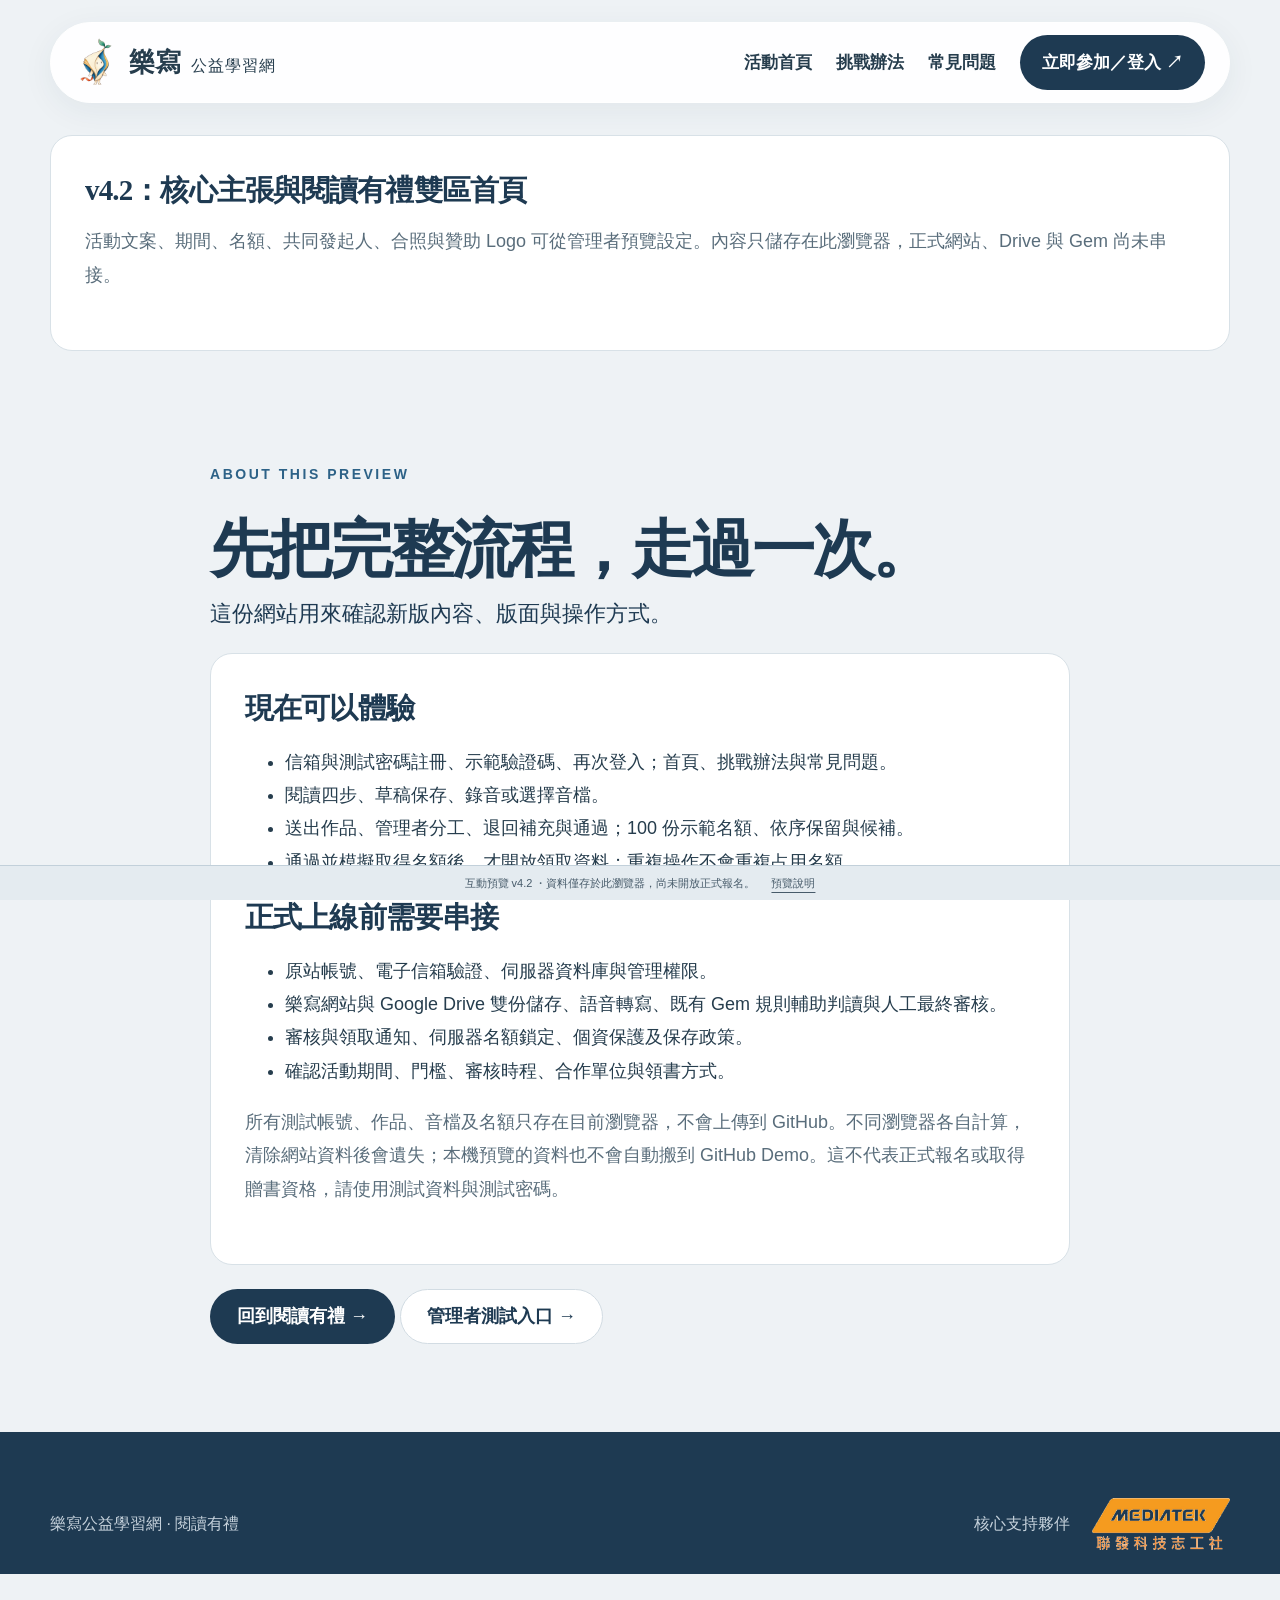
==== about-preview.html @ 67293c93 "Add reading outcomes, founder story, and complete editable challenge rules" ====
<!doctype html><html lang="zh-Hant"><head><meta charset="utf-8"><meta name="viewport" content="width=device-width,initial-scale=1"><meta name="description" content="樂寫公益學習網，陪你讀一本書、留下筆記、整理想法，再用自己的話說出來。"><meta name="theme-color" content="#1E3A52"><title>關於這份預覽｜樂寫公益學習網</title><link rel="icon" href="img/leya-front.png"><link rel="stylesheet" href="styles.css"><link rel="stylesheet" href="refinement.css?v=20260924-story-rules"></head><body class=""><a class="skip" href="#main">跳到主要內容</a><header class="site-header shell"><a class="brand" href="index.html"><img src="img/leya-front.png" alt=""><span>樂寫<span class="brand-small">公益學習網</span></span></a><button class="menu-toggle" aria-controls="main-nav" aria-expanded="false" aria-label="開啟選單"><span></span><span></span></button><nav id="main-nav" aria-label="主要導覽"><a href="index.html">活動首頁</a><a href="index.html#how">挑戰辦法</a><a href="index.html#faq">常見問題</a><a class="nav-cta" href="my-challenge.html">立即參加／登入 ↗</a></nav></header><main id="main"><section class="shell panel" style="margin-top:32px"><h2>v4.2：核心主張與閱讀有禮雙區首頁</h2><p>活動文案、期間、名額、共同發起人、合照與贊助 Logo 可從管理者預覽設定。內容只儲存在此瀏覽器，正式網站、Drive 與 Gem 尚未串接。</p></section><section class="section shell narrow"><p class="eyebrow">ABOUT THIS PREVIEW</p><h1>先把完整流程，走過一次。</h1><p class="lead">這份網站用來確認新版內容、版面與操作方式。</p><div class="panel"><h2>現在可以體驗</h2><ul><li>信箱與測試密碼註冊、示範驗證碼、再次登入；首頁、挑戰辦法與常見問題。</li><li>閱讀四步、草稿保存、錄音或選擇音檔。</li><li>送出作品、管理者分工、退回補充與通過；100 份示範名額、依序保留與候補。</li><li>通過並模擬取得名額後，才開放領取資料；重複操作不會重複占用名額。</li></ul><h2>正式上線前需要串接</h2><ul><li>原站帳號、電子信箱驗證、伺服器資料庫與管理權限。</li><li>樂寫網站與 Google Drive 雙份儲存、語音轉寫、既有 Gem 規則輔助判讀與人工最終審核。</li><li>審核與領取通知、伺服器名額鎖定、個資保護及保存政策。</li><li>確認活動期間、門檻、審核時程、合作單位與領書方式。</li></ul><p>所有測試帳號、作品、音檔及名額只存在目前瀏覽器，不會上傳到 GitHub。不同瀏覽器各自計算，清除網站資料後會遺失；本機預覽的資料也不會自動搬到 GitHub Demo。這不代表正式報名或取得贈書資格，請使用測試資料與測試密碼。</p></div><a class="btn primary" href="reading-gift.html">回到閱讀有禮 →</a> <a class="btn secondary" href="admin.html">管理者測試入口 →</a></section></main><footer class="site-footer"><div class="shell footer-bottom"><span>樂寫公益學習網 · 閱讀有禮</span><span class="sponsor">核心支持夥伴 <img src="img/sponsor-mediatek.png" alt="聯發科技志工社"></span></div></footer><div class="preview-bar">互動預覽 v4.2 <span>・資料僅存於此瀏覽器，尚未開放正式報名。</span><a href="about-preview.html">預覽說明</a></div><div id="toast" class="toast" role="status" aria-live="polite"></div><script src="domain.js" defer></script><script src="campaign-settings.js?v=20260924-story-rules" defer></script><script src="community-settings.js?v=20260924-story-rules" defer></script><script src="app.js?v=20260924-story-rules" defer></script></body></html>
---- styles.css ----
:root{--paper:#eef2f5;--ink:#1e3a52;--blue:#2d6287;--gold:#e6b84f;--text:#263d4d;--muted:#596d7b;--line:#d2dce3;--white:#fff;--pale:#f7f9fa;--radius:22px;--serif:"Songti TC","Noto Serif TC","PMingLiU",serif;--sans:"PingFang TC","Noto Sans TC","Microsoft JhengHei",sans-serif}
*{box-sizing:border-box}html{scroll-behavior:smooth;scroll-padding-top:125px}body{margin:0;background:var(--paper);color:var(--text);font:16px/1.8 var(--sans);padding-bottom:36px}a{color:inherit;text-underline-offset:5px}button,input,textarea,select{font:inherit}button,a,input,textarea,select,summary{-webkit-tap-highlight-color:transparent}button{cursor:pointer}button:disabled{cursor:not-allowed;opacity:.55}img{display:block;max-width:100%}h1,h2,h3,p{margin:0}h1,h2,h3{color:var(--ink)}h1,h2{font-family:var(--serif);font-weight:800;line-height:1.38}h1{font-size:clamp(36px,4.9vw,64px);letter-spacing:-.045em}h2{font-size:clamp(28px,3vw,40px);letter-spacing:-.03em}h3{font-size:20px;line-height:1.6}p+p{margin-top:14px}p{color:var(--muted)}.shell{width:min(1180px,calc(100% - 64px));margin-inline:auto}.narrow{max-width:860px}.skip{position:fixed;left:16px;top:-100px;background:var(--ink);color:white;padding:10px;z-index:100}.skip:focus{top:12px}:focus-visible{outline:3px solid #b27c10;outline-offset:4px} [hidden]{display:none!important}.site-header{position:relative;z-index:20;margin-top:22px;padding:12px 26px;display:flex;align-items:center;justify-content:space-between;gap:20px;background:rgba(255,255,255,.96);border:1px solid #fff;border-radius:80px;box-shadow:0 8px 32px #243a5110}.brand{display:flex;align-items:center;gap:12px;text-decoration:none;font-family:var(--serif);font-size:26px;font-weight:800;line-height:1.3;white-space:nowrap}.brand img{width:42px;height:54px;object-fit:contain}.brand-small{font-family:var(--sans);font-size:14px;font-weight:500;display:inline-block;margin-left:10px;letter-spacing:.06em}#main-nav{display:flex;align-items:center;gap:30px}#main-nav a{text-decoration:none;font-size:14px;font-weight:600;white-space:nowrap}#main-nav a:hover,#main-nav a[aria-current]{color:var(--blue)}#main-nav a[aria-current]:not(.nav-cta)::after{content:"";display:block;width:18px;height:3px;background:var(--gold);margin:3px auto -6px;border-radius:3px}#main-nav .nav-cta{padding:12px 22px;border-radius:40px;background:var(--ink);color:white;display:flex;gap:26px;align-items:center}.menu-toggle{display:none;border:0;background:var(--paper);border-radius:50%;width:44px;height:44px;padding:13px}.menu-toggle span{display:block;height:2px;width:18px;background:var(--ink);margin:5px 0}.eyebrow{font-family:var(--sans);font-size:11px;font-weight:700;letter-spacing:.18em;line-height:1.6;color:var(--blue);margin-bottom:22px;display:flex;align-items:center;gap:10px}.eyebrow>span:empty{width:6px;height:6px;border-radius:50%;background:var(--gold)}.home-hero{display:grid;grid-template-columns:1.15fr 1fr;gap:36px;align-items:center;min-height:645px;padding-block:68px 74px}.home-hero h1{margin-bottom:24px}.brush{position:relative;white-space:nowrap}.brush::after{content:"";position:absolute;left:0;right:0;bottom:2px;height:12px;background:var(--gold);opacity:.45;z-index:-1;transform:rotate(-1deg)}.lead{font-size:22px;color:var(--ink);margin-bottom:18px;font-weight:500}.intro{font-size:15px;line-height:2}.actions{display:flex;flex-wrap:wrap;align-items:center;gap:22px;margin-top:30px}.btn{display:inline-flex;align-items:center;justify-content:center;gap:30px;min-height:52px;padding:13px 26px;border:1px solid transparent;border-radius:40px;font-size:15px;line-height:1.5;text-decoration:none;font-weight:650;transition:background .18s,transform .18s}.btn:hover:not(:disabled){transform:translateY(-2px)}.primary{background:var(--ink);color:#fff}.primary:hover{background:var(--blue)}.secondary{background:white;border-color:var(--line);color:var(--ink)}.text-link{font-size:14px;font-weight:600;text-decoration:none;border-bottom:1px solid #9aadb9;padding-bottom:3px;display:inline-block}.hero-art{position:relative;isolation:isolate;min-height:455px;display:flex;align-items:center;justify-content:center}.hero-art>img{width:342px;max-height:450px;object-fit:contain;transform:rotate(-6deg);z-index:2;filter:drop-shadow(10px 18px 4px #1e3a520d)}.orbit{position:absolute;border-radius:50%;z-index:-1}.orbit-one{background:#e3ebf0;width:410px;height:410px;bottom:16px;right:10px}.orbit-two{width:385px;height:385px;border:1px solid #b9cbd6;right:32px;top:28px;transform:rotate(-15deg)}.art-label{position:absolute;right:0;top:24px;font-size:13px;letter-spacing:.08em;writing-mode:vertical-rl}.art-stamp{position:absolute;left:28px;bottom:0;font-size:10px;letter-spacing:.2em;color:var(--blue);transform:rotate(-7deg)}.spark{color:var(--gold);font-size:42px;position:absolute}.s1{left:20px;top:50px}.s2{right:30px;bottom:44px;font-size:24px}.belief-strip{background:var(--ink);color:white;padding:22px 0;font-size:14px;letter-spacing:.04em}.belief-strip .shell{display:flex;justify-content:space-between;gap:24px}.belief-strip i{font-style:normal;color:var(--gold);margin:0 15px}.section{padding-block:88px}.section-heading{display:flex;align-items:flex-end;justify-content:space-between;gap:40px;margin-bottom:40px}.section-heading p:not(.eyebrow){font-size:15px}.section-heading .eyebrow{margin-bottom:14px}.value-grid{display:grid;grid-template-columns:repeat(3,1fr);gap:32px}.value-grid article{padding:28px 0 10px;border-top:1px solid #bdccd7}.value-grid article>span{font-family:var(--serif);font-size:18px;color:var(--blue)}.value-grid h3{margin:18px 0 10px;font-family:var(--serif);font-size:26px}.value-grid p{font-size:15px;max-width:300px}.feature-wrap{background:#fff;padding:40px 0}.feature{display:grid;grid-template-columns:1fr 1.1fr;align-items:center;gap:70px}.feature h2{margin-bottom:22px}.feature p:not(.eyebrow){max-width:530px;margin-bottom:26px}.feature-art{height:370px;position:relative;display:flex;justify-content:center;align-items:center;background:var(--paper);border-radius:50% 50% 40% 40%;margin:22px 40px}.feature-art img{height:320px;width:auto;object-fit:contain}.small-seal{position:absolute;right:-20px;bottom:22px;background:var(--gold);color:var(--ink);font-family:var(--serif);line-height:1.6;border-radius:50%;padding:20px;font-size:15px;transform:rotate(10deg)}.origin{display:grid;grid-template-columns:1fr 1.2fr;gap:65px}.origin .large-copy{color:var(--ink);font-size:24px;font-family:var(--serif);line-height:1.8}.origin .text-link{margin-top:24px}.site-footer{background:var(--ink);color:#fff;padding:44px 0 24px}.footer-top{display:flex;justify-content:space-between;gap:40px;padding-bottom:35px}.footer-brand{font-size:22px}.footer-top p{color:#c6d2dc;font-size:13px;margin-top:12px}.footer-links{display:grid;grid-template-columns:repeat(2,auto);gap:10px 28px;align-content:center;font-size:13px}.footer-links a{text-decoration:none;color:#d7e0e7}.footer-bottom{border-top:1px solid #ffffff25;padding-top:22px;display:flex;justify-content:space-between;align-items:center;font-size:11px;color:#c6d2dc;gap:20px}.sponsor{display:flex;align-items:center;gap:14px}.sponsor img{width:90px;max-height:38px;object-fit:contain;background:#fff;border-radius:4px;padding:4px}.preview-bar{position:fixed;bottom:0;left:0;right:0;z-index:40;background:#e4ebf0;border-top:1px solid #c2d0da;color:#475b6a;text-align:center;font-size:11px;padding:7px 16px}.preview-bar a{margin-left:16px}.campaign-hero{position:relative;isolation:isolate;text-align:center;min-height:620px;padding-block:66px 58px;overflow:hidden}.campaign-center{position:relative;z-index:3}.campaign-center .eyebrow{justify-content:center}.campaign-hero h1{font-family:var(--serif);font-size:clamp(72px,9vw,122px);line-height:1.22;letter-spacing:.02em;color:var(--ink);position:relative;display:inline-block}.gold-text{color:#aa7820}.title-star{position:absolute;font-family:var(--sans);color:var(--gold);font-size:38px;right:-38px;top:0;transform:rotate(16deg)}.campaign-tagline{font-size:26px;font-weight:650;color:var(--ink);margin-top:20px!important}.campaign-intro{font-size:15px;margin-top:15px!important;line-height:1.9}.big{font-size:17px;min-height:62px;padding:15px 30px;gap:45px}.campaign-center .btn{margin-top:26px}.arrow-circle{border-radius:50%;background:#fff;color:var(--ink);width:29px;height:29px;display:grid;place-items:center}.micro{font-size:12px;margin-top:14px!important}.campaign-character{position:absolute;width:200px;bottom:50px;z-index:1;filter:drop-shadow(0 10px 0 #233e530a)}.campaign-character.left{left:15px;transform:rotate(-9deg);width:205px}.campaign-character.right{right:10px;transform:rotate(8deg);width:210px}.campaign-ring{position:absolute;bottom:10px;left:50%;transform:translateX(-50%);width:800px;height:550px;border:1px solid #ccd8e0;border-radius:50%;z-index:-1;background:radial-gradient(ellipse at center,#fff5 0%,transparent 65%)}.section-nav{border-top:1px solid var(--line);border-bottom:1px solid var(--line);display:flex;align-items:center;justify-content:center;gap:0;padding:17px 0}.section-nav a{text-decoration:none;font-size:14px;font-weight:600;padding:0 45px;border-right:1px solid var(--line)}.section-nav a:last-child{border:0}.centered{display:block;text-align:center}.centered .eyebrow{justify-content:center}.centered p{margin-top:12px}.reading-steps{padding:0;margin:48px 0 30px;list-style:none;display:grid;grid-template-columns:repeat(4,1fr);gap:20px}.reading-steps li{background:white;padding:28px 24px;border-radius:var(--radius);position:relative;box-shadow:0 5px 20px #1e3a5204}.step-number{font:15px var(--serif);color:#627d91;position:absolute;right:22px;top:22px}.step-icon{width:48px;height:48px;background:#edf2f5;border-radius:50%;display:grid;place-items:center;font-size:26px;color:var(--blue);margin-bottom:22px}.reading-steps li:last-child .step-icon{background:#faf0d9;color:#997019}.reading-steps h3{font-family:var(--serif);font-size:23px;margin-bottom:12px}.reading-steps p{font-size:14px}.flow-finish{display:flex;justify-content:center;align-items:center;gap:20px;color:var(--muted);font-size:14px}.flow-finish b{font-weight:400;color:#91a5b4}.finish-gift{color:var(--ink);background:#f6e7bd;padding:6px 16px;border-radius:30px;font-weight:600}.rules-wrap{background:#e4ebf0;padding:64px 0}.rules-card{background:white;border-radius:26px;overflow:hidden;box-shadow:0 8px 35px #1e3a5205}.rules-head{padding:36px 42px;background:var(--ink);display:flex;justify-content:space-between;align-items:center;gap:20px}.rules-head h2{color:white;font-size:32px}.rules-head .eyebrow{color:#adc7d9;margin-bottom:8px}.status-pill{display:inline-block;white-space:nowrap;border:1px solid #a2b6c5;color:var(--ink);font-size:12px;border-radius:30px;padding:5px 14px;font-weight:600}.rules-head .status-pill{color:#f4db9c;border-color:#f4db9c70}.rules-body{padding:38px 42px;display:grid;grid-template-columns:1.15fr 1fr;gap:60px}.rules-body h3{margin-bottom:15px}.rules-body p,.check-list{font-size:14px}.check-list{padding:0;list-style:none;line-height:2.2;margin:20px 0 0}.check-list li:before{content:"✓";margin-right:12px;color:#7f671e;font-weight:700}.activity-meta{margin:0;font-size:14px}.activity-meta>div{display:grid;grid-template-columns:115px 1fr;gap:12px;padding:13px 0;border-bottom:1px solid var(--line)}.activity-meta>div:first-child{padding-top:0}.activity-meta dt{color:var(--muted)}.activity-meta dd{margin:0;font-weight:600}.activity-meta dd span{display:block;font-size:11px;font-weight:400;color:var(--muted);margin-top:3px}.rules-note{margin:0 42px 30px;font-size:12px;border-top:1px solid var(--line);padding-top:20px}.review-grid{display:grid;grid-template-columns:repeat(3,1fr);gap:40px}.review-grid article{border-top:2px solid #cbd8e1;padding-top:22px}.review-grid .label{font-size:12px;color:var(--blue)}.review-grid h3{font-size:19px;margin:17px 0 14px}.review-grid p{font-size:14px}.faq-wrap{background:#fff;padding:80px 0}.faq-layout{display:grid;grid-template-columns:.65fr 1fr;gap:90px}.faq-title img{height:205px;margin:38px 0 0 15px;opacity:.9}.faq-title p:not(.eyebrow){font-size:14px;margin-top:18px}.faq-category{font-size:14px;color:var(--blue);margin:28px 0 5px}.faq-category:first-child{margin-top:0}.faq{border-bottom:1px solid var(--line)}.faq summary{cursor:pointer;list-style:none;padding:20px 34px 20px 0;font-size:15px;font-weight:600;position:relative}.faq summary::-webkit-details-marker{display:none}.faq summary::after{content:"＋";position:absolute;right:0;top:17px;color:var(--blue);font-size:22px;font-weight:400}.faq[open] summary::after{content:"−"}.faq>div{padding:0 22px 22px 0;font-size:14px;line-height:1.95}.closing{padding:80px 0;text-align:center}.closing .eyebrow{justify-content:center}.closing .btn{margin-top:30px}.mobile-only{display:none}.access-layout{display:grid;grid-template-columns:1fr 1fr;gap:90px;align-items:center;padding-block:70px 100px}.access-intro h1{font-size:45px}.access-intro>p:not(.eyebrow){margin-top:24px}.access-intro>img{height:200px;object-fit:contain;margin:28px 0 0 20px}.panel{background:#fff;border:1px solid #d8e1e7;border-radius:var(--radius);padding:34px;margin-bottom:24px}.panel h2{font-size:29px;margin-bottom:15px}.panel>p{font-size:14px;margin-bottom:24px}.access-card{padding:38px}.access-card h2{margin:20px 0 15px}.access-card form{margin-top:26px}.access-card .text-link{margin-top:22px}label:not(.checkbox){display:block;font-size:14px;font-weight:600;margin:22px 0 8px}input:not([type=checkbox]),textarea,select{width:100%;padding:12px 14px;border:1px solid #bccbd6;border-radius:10px;background:#fbfcfd;color:var(--ink);line-height:1.7}input[type=file]{font-size:13px;background:#f5f8fa}input[type=file]::file-selector-button{font:inherit;padding:6px 12px;border:0;border-radius:6px;background:var(--ink);color:#fff;margin-right:12px;cursor:pointer}textarea{resize:vertical;min-height:90px}input[type=checkbox]{accent-color:var(--blue);width:18px;height:18px;flex:0 0 18px;margin:4px 0 0}.checkbox{display:flex;align-items:flex-start;gap:11px;font-size:14px;margin:24px 0}.required,.optional{font-size:10px;color:var(--muted);margin-left:8px;font-weight:400}.field-help{font-size:12px!important;color:var(--muted);margin-top:8px}.full{width:100%;margin-top:24px}.info-note{background:#edf3f7;border-left:3px solid #8ba8bc;padding:15px 18px;border-radius:0 10px 10px 0;font-size:13px;color:#516a7b;margin-top:24px}.workspace-head{display:flex;justify-content:space-between;align-items:flex-end;gap:24px;padding-block:50px 32px}.workspace-head h1{font-size:40px;margin-bottom:14px}.workspace-head .eyebrow{margin-bottom:12px}.workspace-head p{font-size:14px}.workspace-grid{display:grid;grid-template-columns:245px 1fr;gap:32px;padding-bottom:60px}.workspace-sidebar{align-self:start;position:sticky;top:25px}.step-nav{list-style:none;padding:0;margin:0}.step-nav li{margin-bottom:8px}.step-nav button{border:0;border-radius:12px;background:transparent;color:var(--muted);width:100%;text-align:left;padding:16px;font-size:15px;font-weight:600}.step-nav button span{display:inline-grid;place-items:center;font-size:12px;width:30px;height:30px;border-radius:50%;background:#dfe7ec;margin-right:10px}.step-nav button[aria-current=step]{background:var(--ink);color:white}.step-nav button[aria-current=step] span{background:#fff2;color:#fff}.step-nav button.complete:not([aria-current]) span{background:#dce9df;color:#40614b}.progress-box{padding:24px 14px;font-size:12px;border-top:1px solid var(--line);margin:24px 0}.progress-box p{font-size:11px;margin-top:8px}.progress-box progress{display:block;width:100%;height:5px;margin-top:12px;accent-color:var(--blue)}.workspace-sidebar>.text-link{margin-left:14px;font-size:12px}.form-step>h2{outline:0}.form-step>.eyebrow{margin-bottom:16px}.form-actions{display:flex;align-items:center;justify-content:space-between;flex-wrap:wrap;gap:18px;margin-top:32px;padding-top:26px;border-top:1px solid var(--line)}.form-actions .btn{font-size:14px;padding:12px 20px}.prompt-box{border-radius:12px;padding:20px;background:#f7f4e9;font-size:13px;margin:22px 0}.prompt-box p{font-size:13px;margin-top:5px}.note-item{border-left:3px solid #cfdee8;padding-left:20px;margin:30px 0}.note-item h3{font-size:15px}.speaking-prompts{display:flex;flex-wrap:wrap;gap:10px;margin:22px 0}.speaking-prompts span{background:#f1f5f8;padding:7px 13px;border-radius:24px;font-size:12px}.recorder{padding:24px;background:var(--paper);border-radius:15px;display:flex;align-items:center;gap:18px;flex-wrap:wrap}.record-icon{font-size:36px;color:var(--blue)}.recorder strong{font-size:15px}.recorder p{font-size:12px}.recorder .actions{margin-top:10px;width:100%;gap:12px}.recorder .btn{font-size:13px;min-height:44px;padding:10px 20px}.error-box{border:1px solid #c6877d;background:#fdf0ed;color:#863f32;padding:16px 20px;font-size:14px;border-radius:10px;margin-block:16px}.toast{position:fixed;bottom:60px;left:50%;transform:translateX(-50%);padding:13px 23px;background:var(--ink);color:#fff;border-radius:12px;box-shadow:0 8px 40px #0002;z-index:50;display:none;font-size:14px;max-width:90vw}.toast.show{display:block}.status-line{display:flex;align-items:center;gap:15px;flex-wrap:wrap;margin:15px 0}.tag{display:inline-block;padding:5px 12px;border-radius:30px;background:#edf2f5;color:var(--blue);font-size:12px;font-weight:600}.tag.good{background:#e7f0e9;color:#355f43}.tag.warn{background:#fff0cc;color:#76590d}.feedback{padding:18px;background:#f6f8fa;border-radius:10px;margin:18px 0;white-space:pre-wrap;font-size:14px}.status-panel p{font-size:14px}.status-panel .text-link{margin-top:20px}.history{font-size:12px;color:var(--muted);padding-left:20px}.history li{margin-block:8px}audio{width:100%;margin-top:20px}.admin-workspace{padding-bottom:70px}.admin-workspace>.info-note{margin-top:0}.admin-stats{display:grid;grid-template-columns:repeat(4,1fr);gap:18px;margin:28px 0}.stat{background:white;padding:20px 24px;border-radius:15px}.stat strong{font-size:30px;display:block;color:var(--ink)}.stat span{font-size:12px;color:var(--muted)}.admin-toolbar{display:flex;align-items:end;gap:24px;margin-bottom:24px}.admin-toolbar label{margin:0!important;flex:1;max-width:300px}.admin-toolbar select{margin-top:8px}.review-record header{display:flex;align-items:center;justify-content:space-between;gap:25px;margin-bottom:22px}.review-record h2{margin-bottom:4px}.review-record .record-meta{font-size:12px;color:var(--muted)}.record-body{display:grid;grid-template-columns:1.15fr 1fr;gap:28px}.record-body h3{font-size:16px;margin:20px 0 8px}.record-body .content-text{white-space:pre-wrap;overflow-wrap:anywhere;font-size:14px}.review-controls{background:var(--pale);padding:22px;border-radius:14px}.review-controls label:first-child{margin-top:0}.review-controls .btn{font-size:13px;margin-top:14px;padding:12px 18px}.review-controls .actions{gap:10px;margin-top:4px}.integration-note{margin-top:38px}.empty-state{text-align:center;padding:65px 20px;border:1px dashed #b6c8d5;border-radius:20px}.empty-state img{height:120px;margin:0 auto 20px}.empty-state p{margin:12px 0 25px}.quota-settings{display:flex;align-items:end;gap:15px;background:#fff;padding:20px 24px;border-radius:15px;margin-bottom:24px;flex-wrap:wrap}.quota-settings label{margin:0!important}.quota-settings input{max-width:150px;margin-top:8px}.pipeline{display:flex;gap:8px;flex-wrap:wrap;margin:18px 0}.pipeline span{font-size:11px;background:#f0f3f5;border-radius:5px;padding:4px 9px;color:#60727f}.pipeline .pending{border:1px dashed #b8c7d1}.rank-label{font-size:19px;color:var(--ink);font-weight:600}
@media(min-width:1500px){.home-hero{min-height:700px}.campaign-hero{min-height:655px}.campaign-character.left{left:50px}.campaign-character.right{right:40px}}
@media(max-width:1000px){.shell{width:calc(100% - 44px)}#main-nav{gap:20px}.brand-small{display:block;font-size:10px;margin:3px 0 0}.brand{font-size:24px}.home-hero{gap:20px;min-height:575px}.hero-art{min-height:375px}.hero-art>img{width:290px}.orbit-one{width:320px;height:320px}.orbit-two{width:300px;height:300px}.home-hero h1{font-size:47px}.intro{font-size:14px}.home-hero .actions{gap:16px}.home-hero .text-link{font-size:12px}.campaign-character{opacity:.8}.campaign-character.left{width:155px;left:-15px}.campaign-character.right{width:160px;right:-15px}.campaign-hero h1{font-size:100px}.reading-steps{gap:12px}.reading-steps li{padding:25px 20px}.reading-steps h3{font-size:20px}.rules-body{gap:32px}.faq-layout{gap:50px}.access-layout{gap:45px}.workspace-grid{grid-template-columns:205px 1fr;gap:22px}.step-nav button{font-size:13px;padding:13px 10px}.panel{padding:28px}.record-body{grid-template-columns:1fr}.feature{gap:40px}.feature-art{margin-inline:10px}.section-nav a{padding-inline:30px}}
@media(max-width:760px){html{scroll-padding-top:25px}.shell{width:calc(100% - 36px)}.site-header{margin-top:12px;padding:10px 16px;border-radius:28px}.brand img{width:31px;height:41px}.brand{font-size:23px;gap:10px}.brand-small{display:inline-block;margin-left:8px;font-size:12px}.menu-toggle{display:block;flex-shrink:0}#main-nav{display:none;position:absolute;left:0;right:0;top:74px;background:#fff;padding:20px;border:1px solid var(--line);border-radius:20px;box-shadow:0 16px 20px #1e3a5212}#main-nav.open{display:flex;flex-direction:column;align-items:stretch;gap:8px}#main-nav a{padding:10px}#main-nav .nav-cta{justify-content:space-between}#main-nav a[aria-current]:not(.nav-cta)::after{display:none}.home-hero{display:flex;flex-direction:column;gap:30px;padding:48px 0 30px;min-height:0;align-items:stretch}.home-hero h1{font-size:clamp(34px,7.5vw,53px);line-height:1.5;letter-spacing:-.04em}.eyebrow{font-size:10px;margin-bottom:20px}.lead{font-size:20px}.intro{font-size:14px;line-height:2}.actions{gap:18px;margin-top:25px}.home-hero .btn{font-size:14px;padding:13px 21px}.hero-art{min-height:325px;margin:0 30px}.hero-art>img{height:310px;width:240px}.orbit-one{width:285px;height:285px;bottom:5px;right:50%;transform:translateX(50%)}.orbit-two{width:270px;height:270px;right:50%;top:15px;transform:translateX(50%)}.s1{left:8px;top:16px}.s2{right:4px;bottom:25px}.art-label{right:-8px;top:28px;font-size:11px}.art-stamp{left:0;bottom:1px;font-size:8px}.belief-strip{padding:20px 0}.belief-strip .shell{display:block;text-align:center;font-size:12px}.belief-strip .shell>span{display:block}.belief-strip .shell>span+span{font-size:11px;margin-top:6px;color:#cfdae2}.section{padding-block:55px}.section-heading{display:block;margin-bottom:28px}.section-heading>p{margin-top:20px}.section-heading h2{font-size:31px}.value-grid{grid-template-columns:1fr;gap:24px}.value-grid article{display:grid;grid-template-columns:30px 1fr;gap:12px 16px;padding:20px 0 0}.value-grid article>span{padding-top:7px}.value-grid h3{margin:0;font-size:24px}.value-grid p{grid-column:2;max-width:none;font-size:14px}.feature-wrap{padding:40px 0}.feature{display:flex;flex-direction:column;gap:20px}.feature>div:last-child{width:100%}.feature h2{font-size:31px}.feature-art{width:270px;height:265px;margin:0 auto 20px}.feature-art img{height:255px}.small-seal{font-size:12px;padding:16px;right:-18px;bottom:12px}.origin{display:block}.origin>div+div{margin-top:25px}.origin .large-copy{font-size:22px}.origin p{font-size:14px}.footer-top{display:block;padding-bottom:25px}.footer-links{display:flex;flex-wrap:wrap;gap:12px 22px;margin-top:26px;font-size:11px}.footer-bottom{align-items:flex-start;flex-direction:column;gap:17px}.footer-brand{font-size:20px}.preview-bar{font-size:10px;text-align:left;padding:7px 12px}.preview-bar>span{display:none}.preview-bar a{float:right}.campaign-hero{padding-block:43px 25px;min-height:625px}.campaign-hero h1{font-size:clamp(68px,16vw,96px)}.title-star{font-size:24px;right:-20px;top:-8px}.campaign-center .eyebrow{font-size:9px;margin-bottom:18px}.campaign-tagline{font-size:23px;line-height:1.6;margin-top:18px!important}.mobile-only{display:block}.campaign-intro{font-size:13px;margin-top:15px!important}.campaign-center .btn{margin-top:22px;min-height:57px;font-size:16px;padding:13px 27px;gap:38px}.micro{font-size:10px}.campaign-character.left{width:120px;left:30px;bottom:10px}.campaign-character.right{width:117px;right:30px;bottom:9px}.campaign-ring{width:430px;height:420px;bottom:-35px}.section-nav{padding:15px 0}.section-nav a{font-size:11px;padding:0 12px;white-space:nowrap}.centered h2{font-size:31px}.centered p:not(.eyebrow){font-size:13px}.reading-steps{grid-template-columns:1fr 1fr;gap:12px;margin-top:30px}.reading-steps li{padding:23px 18px}.step-icon{width:40px;height:40px;font-size:24px;margin-bottom:16px}.step-number{font-size:12px;top:20px;right:16px}.reading-steps h3{font-size:20px;margin-bottom:8px}.reading-steps p{font-size:12px}.flow-finish{gap:10px;font-size:11px;flex-wrap:wrap}.finish-gift{padding:6px 12px}.rules-wrap{padding:35px 0}.rules-head{padding:25px 23px;align-items:flex-start;flex-direction:column;gap:18px}.rules-head h2{font-size:27px}.rules-body{padding:25px 23px;display:block}.rules-body h3{font-size:18px}.rules-body p,.check-list{font-size:13px}.activity-meta{margin-top:28px;font-size:13px}.activity-meta>div:first-child{padding-top:13px;border-top:1px solid var(--line)}.activity-meta>div{grid-template-columns:105px 1fr}.rules-note{margin:0 23px 25px;font-size:11px}.review-grid{display:block}.review-grid article{margin-top:26px;padding-top:18px}.review-grid h3{font-size:19px;margin:10px 0}.review-grid p{font-size:13px}.faq-wrap{padding:50px 0}.faq-layout{display:block}.faq-title{margin-bottom:32px;position:relative;min-height:145px}.faq-title h2{font-size:30px}.faq-title p:not(.eyebrow){font-size:12px;margin-top:12px}.faq-title img{position:absolute;right:8px;bottom:0;height:115px;margin:0;opacity:.75}.faq-title .eyebrow{font-size:9px}.faq summary{font-size:14px;padding-block:18px}.faq>div{font-size:13px}.faq-category{font-size:12px;margin-top:24px}.closing{padding:50px 0}.closing h2{font-size:26px}.closing .btn{font-size:15px;min-height:52px;margin-top:24px}.access-layout{display:block;padding:42px 0}.access-intro{position:relative}.access-intro h1{font-size:33px}.access-intro>p:not(.eyebrow){font-size:14px}.access-intro>img{height:105px;position:absolute;right:0;bottom:0;margin:0}.access-card{padding:26px;margin-top:30px}.panel h2{font-size:26px}.workspace-head{display:block;padding-top:38px}.workspace-head h1{font-size:32px}.workspace-head>.text-link{margin-top:14px}.workspace-grid{display:block}.workspace-sidebar{position:static}.step-nav{display:grid;grid-template-columns:repeat(4,1fr);gap:5px}.step-nav li{margin:0}.step-nav button{font-size:10px;padding:12px 3px;text-align:center;height:85px;display:flex;flex-direction:column;align-items:center;gap:5px;white-space:nowrap;border-radius:10px}.step-nav button span{display:grid;margin:0;width:24px;height:24px;font-size:10px}.progress-box{margin:15px 0;padding:12px 4px;display:flex;flex-wrap:wrap;align-items:center;gap:5px 15px;border-top:0}.progress-box progress{flex:1;margin:0;min-width:70px}.progress-box p{width:100%;margin:0;font-size:10px}.workspace-sidebar>.text-link{display:none}.panel{padding:25px 20px;border-radius:17px}.form-step>.eyebrow{font-size:9px}.panel>p{font-size:13px}.form-actions{gap:12px;align-items:stretch}.form-actions .btn{font-size:12px;padding:12px 16px;gap:8px}.form-actions .field-help{width:100%}.note-item{padding-left:14px}label:not(.checkbox){font-size:13px}input:not([type=checkbox]),textarea,select{font-size:16px}.checkbox{font-size:12px}.prompt-box{padding:17px;font-size:12px}.prompt-box p{font-size:12px}.recorder{padding:18px;gap:12px}.recorder strong{font-size:14px}.recorder .btn{font-size:12px}.speaking-prompts{gap:6px}.speaking-prompts span{font-size:11px}.info-note{font-size:12px;padding:13px 15px}.admin-stats{grid-template-columns:repeat(2,1fr);gap:10px}.stat{padding:15px 20px}.stat strong{font-size:26px}.admin-toolbar{gap:12px}.admin-toolbar select{font-size:13px}.review-record header{display:block}.review-record header .tag{margin-top:12px}.record-body{gap:20px}.review-controls{padding:17px}.workspace-head>.status-pill{margin-top:20px}.quota-settings{padding:18px}.quota-settings .btn{font-size:12px}.status-panel p{font-size:12px}}
@media(prefers-reduced-motion:reduce){html{scroll-behavior:auto}*,*::before,*::after{transition:none!important;animation:none!important}}
.attachment-list{font-size:13px;list-style:none;padding:0}.attachment-list li{padding:9px 12px;background:var(--pale);border:1px solid var(--line);border-radius:8px;margin:8px 0;display:flex;justify-content:space-between;gap:15px;overflow-wrap:anywhere}.attachment-list a{min-width:0}.attachment-list span{font-size:11px;color:var(--muted);flex-shrink:0}
/* v4.1: one page, one primary action, one task at a time. */
h3{font-family:var(--serif)}.sponsor img{width:138px;max-height:52px;background:transparent;border-radius:0;padding:0}.simple-campaign .site-header{position:sticky;top:14px}.simple-hero{position:relative;padding-top:66px;isolation:isolate}.simple-intro{text-align:center;position:relative;z-index:2;max-width:790px;margin:0 auto;padding:0 64px 66px}.simple-intro .eyebrow{justify-content:center;margin-bottom:18px}.simple-intro h1{font-size:clamp(70px,8vw,112px);letter-spacing:.08em;line-height:1.2;margin-left:.08em;color:var(--ink)}.hero-tagline{font-family:var(--serif);font-size:clamp(22px,2.5vw,32px);font-weight:700;color:var(--ink);margin-top:22px;text-wrap:balance}.hero-copy{font-size:15px;max-width:450px;margin:14px auto 24px;text-wrap:balance}.simple-intro .btn{background:var(--gold);color:var(--ink);min-width:225px;box-shadow:0 6px 0 #1e3a5210}.simple-intro .micro{margin-top:16px;font-size:12px}.simple-mascot{position:absolute;right:2%;top:140px;width:175px;height:235px;object-fit:contain;transform:rotate(8deg);z-index:1}.hero-orbit{position:absolute;left:4%;top:175px;border:1px solid #c7d6e1;border-radius:50%;width:165px;height:165px;z-index:-1}.hero-orbit::after{content:'✦';position:absolute;left:15px;top:26px;font-size:64px;color:var(--gold)}.activity-board{background:white;border:1px solid #cad9e3;border-radius:28px;overflow:hidden;box-shadow:0 18px 40px #1e3a5208;position:relative;z-index:3}.board-period{display:flex;justify-content:center;align-items:center;gap:22px;padding:22px 34px;background:var(--ink);color:white;flex-wrap:wrap}.board-period>span:first-child{font-size:14px;color:#c8dbe7}.board-period strong{font-size:20px;font-weight:600;font-variant-numeric:tabular-nums}.board-status{font-size:12px;color:#f2d795;border:1px solid #8a805e;padding:3px 12px;border-radius:30px}.board-main{padding:34px 46px 38px}.board-section h2{font-size:24px;margin-bottom:20px}.simple-steps{display:grid;grid-template-columns:repeat(4,minmax(0,1fr));list-style:none;padding:0;margin:0;gap:28px}.simple-steps li{position:relative}.simple-steps b{display:block;color:var(--blue);font-family:var(--serif);font-size:25px;margin-bottom:4px}.simple-steps h3{font-size:21px;letter-spacing:0;margin-bottom:7px}.simple-steps p{font-size:14px;line-height:1.9}.gift-line{display:flex;align-items:center;gap:18px;margin:30px 0;padding:22px 26px;background:#f1f5f8;border-radius:14px}.gift-line strong{font-weight:600}.gift-line p{font-size:13px;margin:4px 0 0}.gift-symbol{color:#ad7819;font-size:30px}.gift-count{margin-left:auto;display:flex;align-items:baseline;gap:6px;white-space:nowrap}.gift-count>strong{font-size:36px;line-height:1.2;color:var(--blue);font-family:var(--serif)}.gift-count>span{font-size:12px;color:var(--muted)}.important-section{display:grid;grid-template-columns:130px 1fr;gap:20px;align-items:start}.important-section h2{margin:0}.important-section ol{padding-left:22px;margin:0;font-size:14px;color:var(--muted)}.important-section li{padding-left:6px;margin-bottom:7px}.simple-faq{max-width:840px;padding-block:68px 76px}.simple-faq .section-heading{margin-bottom:28px}.simple-faq .eyebrow{margin-bottom:8px}.simple-faq .section-heading h2{font-size:32px}.simple-faq .faq{background:transparent}.simple-faq .faq summary{font-size:16px;padding-block:20px}.simple-campaign .footer-top{padding-top:38px;padding-bottom:28px}.simple-campaign .footer-bottom{padding-block:22px}.simple-campaign .site-footer{margin-top:0}.simple-workspace .workspace-head{max-width:780px;padding-block:40px 22px}.simple-workspace .workspace-head h1{font-size:34px}.simple-workspace .workspace-head .eyebrow{display:none}.simple-workspace .workspace-head p{font-size:14px;margin-top:8px}.simple-workspace .workspace-grid{display:block;max-width:780px}.simple-workspace .workspace-sidebar{position:static;margin-bottom:20px}.simple-workspace .step-nav{display:grid;grid-template-columns:repeat(4,minmax(0,1fr));gap:8px}.simple-workspace .step-nav button{display:block;text-align:center;width:100%;font-size:14px;padding:12px 5px;border-radius:12px}.simple-workspace .step-nav button span{display:block;margin:0 auto 4px}.simple-workspace .progress-box{display:flex;align-items:center;justify-content:space-between;gap:14px;background:transparent;padding:10px 0;margin:0;border:0;font-size:12px}.simple-workspace .progress-box progress{max-width:150px;margin:0}.simple-workspace .progress-box p{margin:0;font-size:12px}.simple-workspace .form-step{padding:32px 38px}.simple-workspace .form-step h2{font-size:30px}.simple-workspace .form-step .eyebrow{font-size:11px;margin-bottom:10px}.simple-workspace .form-step>p{font-size:14px}.simple-workspace .site-footer{margin-top:48px}.optional-details{margin:22px 0;padding:12px 16px;border:1px solid var(--line);border-radius:12px;background:#f8fafb}.optional-details>summary{cursor:pointer;font-size:14px;color:var(--blue)}.optional-details[open]>summary{margin-bottom:15px}.simple-workspace .info-note{font-size:13px}.settings-panel{margin:24px 0 36px}.settings-grid{display:grid;grid-template-columns:1fr 1fr;gap:0 24px}.settings-form fieldset{border:0;border-top:1px solid var(--line);padding:24px 0 0;margin:28px 0 0;min-width:0}.settings-form legend{font-family:var(--serif);font-size:21px;font-weight:700;padding-right:18px}.settings-form input,.settings-form textarea{width:100%}.settings-form label{margin-top:14px}.settings-form .form-actions{justify-content:flex-start}.settings-status{font-size:14px;color:var(--blue)}.settings-form .step-setting{display:grid;grid-template-columns:170px 1fr;gap:16px}.admin-workspace .quota-settings{margin-top:24px}
@media(max-width:1000px){#main-nav{gap:18px}.simple-mascot{width:120px;right:0;top:170px}.hero-orbit{width:110px;height:110px;left:0;top:180px}.hero-orbit::after{font-size:42px}.simple-intro{padding-inline:100px}.brand-small{display:none}.board-main{padding:28px}.simple-steps{gap:18px}}
@media(max-width:700px){.shell{width:calc(100% - 32px)}.simple-campaign .site-header{top:8px;margin-top:10px}.simple-hero{padding-top:38px}.simple-intro{padding:0 0 34px}.simple-intro .eyebrow{font-size:10px;margin-bottom:14px}.simple-intro h1{font-size:62px}.hero-tagline{font-size:22px;max-width:290px;margin:16px auto 0}.hero-copy{font-size:13px;max-width:275px;margin-bottom:22px}.simple-intro .micro{font-size:11px}.simple-mascot{width:62px;height:91px;right:-4px;top:183px;transform:rotate(7deg)}.hero-orbit{width:50px;height:50px;top:190px;left:-6px}.hero-orbit::after{font-size:24px;left:5px;top:0}.activity-board{border-radius:20px}.board-period{padding:16px 12px;gap:3px 12px}.board-period strong{font-size:16px}.board-status{font-size:10px;padding:2px 8px}.board-period>span:first-child{font-size:12px}.board-main{padding:24px 20px}.board-section h2{font-size:22px;margin-bottom:18px}.simple-steps{grid-template-columns:1fr;gap:20px}.simple-steps li{padding-left:44px}.simple-steps b{position:absolute;left:0;top:-3px;font-size:23px}.simple-steps h3{font-size:19px;margin-bottom:2px}.simple-steps p{font-size:13px}.gift-line{padding:16px;gap:8px;flex-wrap:wrap;margin:24px 0}.gift-symbol{display:none}.gift-line>div:first-of-type{width:100%}.gift-line strong{font-size:15px}.gift-count{margin-left:0;margin-top:8px}.gift-count>strong{font-size:30px}.gift-line p{font-size:12px}.important-section{display:block}.important-section h2{margin-bottom:12px}.important-section ol{font-size:13px}.simple-faq{padding-block:42px 48px}.simple-faq .section-heading h2{font-size:27px}.simple-faq .faq summary{font-size:14px}.simple-faq .faq p{font-size:13px}.simple-workspace .workspace-head{padding-top:28px}.simple-workspace .workspace-head h1{font-size:29px}.simple-workspace .step-nav{gap:4px}.simple-workspace .step-nav button{font-size:11px;padding:10px 2px;white-space:normal}.simple-workspace .step-nav button span{font-size:13px}.simple-workspace .progress-box{flex-wrap:wrap;gap:4px 10px}.simple-workspace .progress-box progress{display:none}.simple-workspace .form-step{padding:24px 20px}.simple-workspace .form-step h2{font-size:25px}.simple-workspace .form-actions{gap:12px}.simple-workspace .form-actions .btn.primary{flex:1;padding-inline:12px;gap:6px}.simple-workspace .form-actions .btn.secondary{padding-inline:12px;font-size:12px}.simple-workspace .form-actions>.field-help{width:100%}.simple-workspace .recorder{flex-wrap:wrap}.settings-grid,.settings-form .step-setting{grid-template-columns:1fr;gap:0}.settings-panel{padding:22px}.settings-form .form-actions{flex-wrap:wrap}.footer-bottom .sponsor{gap:12px}.sponsor img{width:128px}}
@media(prefers-reduced-motion:reduce){html{scroll-behavior:auto}*,*::before,*::after{transition:none!important}}
.founders-wrap{background:#fff;padding:52px 0}.founders-wrap .eyebrow{margin-bottom:10px;color:#98721d}.founders-wrap h2,.sponsors-section h2{font-size:28px;margin-bottom:24px}.founder-card{display:grid;grid-template-columns:1fr 1fr;gap:30px;align-items:center;border:1px solid var(--line);border-radius:20px;padding:24px}.founder-image{aspect-ratio:13/9;overflow:hidden;border-radius:10px;background:#f4f7f9}.founder-image img{width:100%;height:100%;object-fit:cover}.founder-image>div{width:100%;height:100%;display:grid;place-items:center;border:1px dashed #bdcbd5;color:var(--muted);font-size:14px}.founder-card h3{font-size:23px;margin-bottom:14px}.founder-card p{font-size:16px;max-width:410px;white-space:pre-line}.sponsors-section{padding-block:44px 54px}.supporters{display:flex;flex-wrap:wrap;gap:24px 50px}.supporter{display:flex;align-items:center;gap:22px;max-width:100%}.supporter img{width:150px;height:64px;object-fit:contain;background:transparent}.supporter p{font-size:12px}.supporter h3{font-size:17px}.upload-preview{width:260px;max-height:200px;object-fit:contain;margin-top:16px}.logo-preview{width:170px;max-height:90px}.sponsor-setting{border:1px solid var(--line);border-radius:14px;padding:0 20px 14px;margin-bottom:18px}.sponsor-setting input[type=file]{font-size:13px}.sponsor-setting .checkbox{font-size:13px}#founder-names,.supporter h3{overflow-wrap:anywhere}
@media(max-width:700px){.founders-wrap{padding-block:34px}.founder-card{grid-template-columns:1fr;padding:18px;gap:22px}.founder-card h3{font-size:21px}.founder-card p{font-size:14px}.founders-wrap h2,.sponsors-section h2{font-size:25px}.sponsors-section{padding-block:30px 36px}.supporter{gap:16px}.supporter img{width:115px}.supporter h3{font-size:15px}}
.hero-companion{position:absolute;left:0;top:162px;width:163px;height:217px;object-fit:contain;z-index:1}.simple-mascot{transform:scaleX(-1) rotate(5deg)}.gift-leya{width:52px;height:65px;object-fit:contain;margin-top:-15px;margin-bottom:-5px}.simple-faq{position:relative}.faq-leya{position:absolute;width:76px;height:98px;object-fit:contain;right:14px;top:36px;transform:scaleX(-1) rotate(-6deg)}.simple-workspace .form-step{position:relative}.step-leya{position:absolute;right:20px;top:18px;width:60px;height:84px;object-fit:contain;transform:scaleX(-1)}.simple-workspace .form-step h2{padding-right:50px}
@media(max-width:1000px){.hero-companion{width:112px;left:-5px;top:176px}}
@media(max-width:700px){.hero-companion{width:54px;height:82px;left:-5px;top:187px}.gift-leya{display:none}.faq-leya{width:47px;height:63px;right:0;top:22px}.simple-faq .section-heading h2{font-size:25px}.step-leya{width:44px;height:65px;right:10px;top:18px}.simple-workspace .form-step h2{padding-right:35px}}
.text-button{border:0;padding:5px 0;background:transparent;text-decoration:underline;text-underline-offset:3px;font-size:13px;color:var(--muted)}
.slogan-phrase{display:inline-block;max-width:100%}.hero-tagline{line-height:1.6}
.simple-hero{padding-top:62px}.simple-intro{padding:0 70px 88px;max-width:900px;min-height:535px}.simple-intro h1{font-size:clamp(72px,9.4vw,136px);letter-spacing:-.03em;position:relative;display:inline-block;margin:0;white-space:nowrap}.simple-intro h1 .gold-text{color:#ae7c1b}.simple-intro .title-star{position:absolute;right:-42px;top:0;font-size:42px;color:var(--gold)}.simple-intro .btn{background:var(--ink);color:white;box-shadow:none;min-width:240px}.simple-intro .btn:hover{background:var(--blue)}.simple-intro .hero-tagline{font-family:var(--sans);font-size:clamp(22px,2.4vw,30px);margin-top:24px}.simple-intro .hero-copy{line-height:1.9;margin-block:20px 30px}.restored-oval{position:absolute;top:105px;left:3%;right:3%;height:530px;border:1px solid #c4d6e2;border-radius:50%;z-index:-1}.hero-companion{top:375px;width:142px;height:200px;left:-10px}.simple-mascot{top:377px;width:150px;height:200px;right:-10px}.activity-board{margin-top:18px}.footer-bottom .sponsor{display:flex;flex-wrap:wrap;gap:22px}.footer-supporter{display:inline-flex;align-items:center;gap:14px;font-size:12px}.simple-campaign .founders-wrap{margin-bottom:0}
@media(max-width:700px){.simple-hero{padding-top:35px}.simple-intro{padding:0 12px 68px;min-height:460px}.simple-intro h1{font-size:65px}.simple-intro .title-star{font-size:25px;right:-17px;top:-2px}.simple-intro .hero-tagline{font-size:21px;max-width:310px}.simple-intro .hero-copy{font-size:13px;max-width:278px}.restored-oval{top:75px;height:395px;left:0;right:0}.hero-companion{top:342px;width:64px;height:95px;left:-5px}.simple-mascot{top:342px;width:64px;height:95px;right:-5px}.simple-intro .btn{min-width:212px}.simple-intro .micro{max-width:225px;margin-inline:auto}.activity-board{margin-top:0}}
.email-access{max-width:900px;padding-block:58px 72px}.email-heading h1{font-size:clamp(34px,4vw,52px);margin-bottom:20px}.email-heading>p:last-child{font-size:17px;line-height:1.9}.email-heading .eyebrow{margin-bottom:12px}.auth-panel{margin-top:32px;padding:34px 40px;position:relative}.auth-panel form{max-width:670px}.auth-panel form h2{font-size:28px;margin-bottom:12px}.auth-panel form>.btn{margin-top:24px}.auth-preview-note{font-size:13px;background:#f2f6f8;padding:12px 16px;border-radius:10px;margin-bottom:22px;max-width:670px}.auth-leya{position:absolute;right:-22px;top:-105px;width:90px;height:120px;object-fit:contain;transform:scaleX(-1)}.demo-code-note{background:#f7f0df;border-radius:10px;padding:14px 18px;margin:20px 0;font-size:14px}.demo-code-note strong{letter-spacing:.15em;font-size:23px;display:inline-block;color:var(--ink)}#login-code{font-size:22px;letter-spacing:.16em}.auth-links{display:flex;gap:20px;flex-wrap:wrap;margin-top:18px;align-items:center}.auth-links span{font-size:12px;color:var(--muted)}.auth-storage{margin-top:24px;font-size:12px}
@media(max-width:700px){.email-access{padding-block:30px 40px}.email-heading h1{font-size:32px}.email-heading>p:last-child{font-size:14px;max-width:280px}.auth-panel{padding:22px 20px;margin-top:28px}.auth-leya{width:60px;height:90px;top:-80px;right:-5px}.auth-preview-note{font-size:12px}.auth-panel form>.btn{width:100%}.auth-panel form h2{font-size:25px}}
.simple-intro h1.custom-title{white-space:normal;font-size:clamp(42px,6vw,76px);overflow-wrap:anywhere}
---- refinement.css ----
/* v4.2 — the website's purpose first, the reading event second. */
body{font-size:18px;line-height:1.85}html{scroll-padding-top:120px}.btn{font-size:18px}#main-nav a{font-size:17px}.site-header{gap:16px;padding-inline:24px}#main-nav{gap:24px}.brand-small{font-size:16px}.eyebrow{font-size:14px}.brand-hero{display:grid;grid-template-columns:minmax(0,1.3fr) minmax(0,.85fr);gap:46px;align-items:center;padding-block:70px 86px;min-height:685px}.brand-message .eyebrow{margin-bottom:27px}.brand-message h1{font-size:clamp(42px,4.65vw,62px);line-height:1.5;letter-spacing:-.045em;margin:0 0 24px}.brand-message h1>span{display:block}.brand-underline{position:relative;white-space:nowrap;isolation:isolate}.brand-underline::after{content:"";position:absolute;left:0;right:0;bottom:4px;height:11px;background:var(--gold);opacity:.5;z-index:-1;transform:rotate(-1deg)}.brand-lead{font-size:25px;font-weight:650;color:var(--ink);margin-bottom:24px}.brand-description{font-size:19px;line-height:1.9;margin-bottom:32px;max-width:650px}.brand-message .btn{gap:35px;min-height:60px}.brand-illustration{position:relative;min-height:450px;display:flex;justify-content:center;align-items:center;isolation:isolate}.brand-illustration>img{width:88%;max-height:445px;object-fit:contain;transform:scaleX(-1);filter:drop-shadow(5px 9px 3px #1e3a520b)}.brand-orbit{position:absolute;width:100%;aspect-ratio:1;border:1px solid #b9cbd6;border-radius:50%;background:#e3ebf0;z-index:-1;transform:rotate(-12deg)}.brand-orbit::after{content:"";position:absolute;inset:7px -8px -14px 4px;background:#e3ebf088;border-radius:50%;z-index:-1}.brand-art-note{position:absolute;right:-18px;top:5px;writing-mode:vertical-rl;font-size:17px;color:var(--ink);letter-spacing:.12em}.brand-spark{position:absolute;left:-24px;top:55px;color:var(--gold);font-size:48px}.brand-art-caption{position:absolute;left:10px;bottom:-28px;font-size:13px;letter-spacing:.16em;color:var(--blue);transform:rotate(-7deg)}
.brand-first .simple-hero{padding-top:34px;border-top:1px solid var(--line);margin-bottom:0}.brand-first .simple-intro{min-height:440px;padding:0 100px 62px;max-width:940px}.simple-intro #campaign-title{font-size:clamp(64px,8vw,108px);letter-spacing:-.025em;line-height:1.25;position:relative;display:inline-block;margin:0;white-space:nowrap;font-family:var(--serif)}.simple-intro #campaign-title.custom-title{white-space:normal;font-size:clamp(40px,5vw,68px);overflow-wrap:anywhere}.simple-intro #campaign-title .gold-text{color:#ae7c1b}.simple-intro #campaign-title .title-star{position:absolute;right:-35px;top:0;font-size:35px;color:var(--gold)}.brand-first .simple-intro .eyebrow{font-size:14px;margin-bottom:18px}.brand-first .simple-intro .hero-tagline{font-size:27px;margin-top:18px;line-height:1.6}.brand-first .simple-intro .hero-copy{font-size:19px;max-width:680px;margin-block:15px 24px}.brand-first .simple-intro .micro{font-size:16px;max-width:none}.brand-first .simple-intro .btn{font-size:19px;min-height:60px}.brand-first .restored-oval{top:63px;height:430px;left:3%;right:3%}.brand-first .hero-companion,.brand-first .simple-mascot{top:270px;width:110px;height:160px}.brand-first .hero-companion{left:10px}.brand-first .simple-mascot{right:10px}.board-main{padding:34px 38px}.board-section>h3{font-size:28px;margin:0 0 22px}.simple-steps{gap:25px}.simple-steps h4{font-family:var(--serif);font-size:23px;color:var(--ink);margin:0 0 10px;line-height:1.5}.simple-steps p{font-size:18px;line-height:1.8}.board-period>span:first-child{font-size:18px}.board-period strong{font-size:22px}.board-status{font-size:15px}.important-section{grid-template-columns:130px minmax(0,1fr)}.important-section ol{font-size:18px;line-height:1.85}.important-section>h3{font-size:26px}.gift-line{gap:20px}.gift-line strong{font-size:20px}.gift-line p{font-size:17px}.gift-count>strong{font-size:38px}.gift-count>span{font-size:16px}.simple-faq{max-width:920px;padding-block:68px}.simple-faq .faq summary{font-size:20px;padding-block:24px}.simple-faq .faq p,.faq>div{font-size:18px;line-height:1.85}.simple-faq .section-heading h2{font-size:34px}.founders-wrap .eyebrow{font-size:16px}.founders-wrap h2{font-size:32px}.founder-card h3{font-size:26px}.founder-card p{font-size:19px;max-width:100%}.founder-image>div{font-size:18px}.footer-links a,.footer-top p,.footer-bottom,.footer-supporter{font-size:16px}.footer-top{gap:24px}.footer-supporter img{background:transparent}.simple-faq .faq-leya{right:2px;top:28px}
/* Comfortable text also in the existing registration and reading steps. */
label:not(.checkbox),input:not([type=checkbox]),textarea,select{font-size:18px}.panel>p,.simple-workspace .form-step>p,.simple-workspace .workspace-head p,.email-heading>p:last-child{font-size:18px}.checkbox,.optional-details>summary,.field-help,.auth-preview-note,.auth-storage,.info-note,.simple-workspace .info-note{font-size:16px}.simple-workspace .step-nav button{font-size:16px;height:auto}.simple-workspace .progress-box,.simple-workspace .progress-box p{font-size:15px}.simple-workspace .form-actions .btn{font-size:18px}.speaking-prompts span{font-size:16px}.recorder strong{font-size:18px}.recorder .btn{font-size:18px}
@media(max-width:1050px){.brand-hero{gap:32px;grid-template-columns:minmax(0,1.3fr) minmax(0,.8fr);min-height:615px}.brand-message h1{font-size:44px}.brand-lead{font-size:23px}.brand-illustration{min-height:370px}.brand-illustration>img{max-height:360px}.brand-art-note{right:-12px;font-size:15px}.brand-description{font-size:18px}.brand-first .simple-intro{padding-inline:90px}.brand-first .simple-intro .hero-tagline{font-size:25px}.simple-steps{gap:20px}.simple-steps h4{font-size:21px}.gift-line{flex-wrap:wrap}.gift-count{margin-left:auto}.brand-first .simple-intro .micro{font-size:15px}}
@media(max-width:760px){.shell{width:calc(100% - 36px)}.brand-hero{grid-template-columns:1fr;padding-block:38px 50px;gap:32px;min-height:0}.brand-message .eyebrow{font-size:14px;margin-bottom:18px}.brand-message h1{font-size:clamp(30px,7.9vw,48px);line-height:1.55;letter-spacing:-.05em;margin-bottom:20px}.brand-lead{font-size:21px;margin-bottom:18px}.brand-description{font-size:18px;line-height:1.85;margin-bottom:26px}.brand-message .btn{font-size:18px;min-height:56px}.brand-illustration{min-height:280px;width:min(315px,85%);margin:auto}.brand-illustration>img{height:280px;width:85%}.brand-orbit{width:95%}.brand-art-note{font-size:14px;right:-10px;top:10px}.brand-spark{font-size:34px;left:-13px;top:38px}.brand-art-caption{font-size:12px;bottom:-17px;left:0}.brand-first .simple-hero{padding-top:32px}.brand-first .simple-intro{padding:0 12px 94px;min-height:490px}.brand-first .simple-intro .eyebrow{font-size:12px}.simple-intro #campaign-title{font-size:clamp(56px,15vw,76px)}.simple-intro #campaign-title .title-star{font-size:23px;right:-20px}.brand-first .simple-intro .hero-tagline{font-size:22px;max-width:100%;margin-top:20px}.brand-first .simple-intro .hero-copy{font-size:18px;margin:18px auto 24px;max-width:100%}.brand-first .simple-intro .micro{font-size:15px;max-width:240px}.brand-first .simple-intro .btn{font-size:18px}.brand-first .restored-oval{top:72px;left:0;right:0;height:435px}.brand-first .hero-companion,.brand-first .simple-mascot{top:403px;width:55px;height:78px}.brand-first .hero-companion{left:4px}.brand-first .simple-mascot{right:4px}.board-main{padding:26px 20px}.board-period{display:block;text-align:center;padding:18px 14px}.board-period>span:first-child{display:block;font-size:17px}.board-period strong{display:block;font-size:20px;line-height:1.6}.board-status{display:inline-block;margin-top:8px;font-size:14px}.board-section>h3{font-size:25px;margin-bottom:22px}.simple-steps{grid-template-columns:1fr;gap:24px}.simple-steps li{padding-left:42px}.simple-steps h4{font-size:22px;margin-bottom:4px}.simple-steps p{font-size:18px}.gift-line{padding:18px 14px;gap:8px}.gift-line strong{font-size:19px}.gift-line p{font-size:17px}.gift-count{margin-left:0}.gift-count>strong{font-size:34px}.gift-count>span{font-size:15px}.important-section{display:block}.important-section ol{font-size:18px}.simple-faq{padding-block:45px}.simple-faq .section-heading h2{font-size:29px}.simple-faq .faq summary{font-size:18px;padding-block:20px}.simple-faq .faq p{font-size:18px}.simple-faq .faq-leya{width:40px;height:56px;right:0;top:8px}.founder-card{grid-template-columns:1fr}.founder-card p{font-size:18px}.founder-card h3{font-size:24px}.founder-image>div{font-size:16px}.founders-wrap h2{font-size:29px}.footer-links a,.footer-top p,.footer-bottom,.footer-supporter{font-size:16px}.brand-small{display:none}.simple-workspace .step-nav button{font-size:14px;padding:12px 4px}.simple-workspace .form-actions .btn{font-size:16px}.simple-workspace .form-step>p,.email-heading>p:last-child{font-size:18px}.email-heading>p:last-child{max-width:none}.auth-preview-note{font-size:16px}.simple-workspace .recorder .btn{font-size:16px}}
@media(prefers-reduced-motion:reduce){html{scroll-behavior:auto}}
.brand-description-phrase{display:inline-block;max-width:100%}

/* Activity navigation and available books. */
.hero-stock{margin-top:24px;border-left:3px solid var(--gold);padding-left:18px}
.hero-stock p{margin:0;color:var(--ink);font-size:22px;font-weight:600;line-height:1.5}
.hero-stock strong{font-size:38px;color:#976817;font-variant-numeric:tabular-nums;padding-inline:6px}
.hero-stock>span{display:block;font-size:17px;line-height:1.7;margin-top:4px;color:var(--muted)}
.gift-count{flex-wrap:wrap;align-items:baseline}.gift-count>strong{font-variant-numeric:tabular-nums}
.site-footer .footer-bottom{border-top:0}
@media(max-width:760px){.hero-stock p{font-size:21px}.hero-stock strong{font-size:34px}.hero-stock>span{font-size:16px}}
.brand-orbit{transform:none}

/* Short, readable challenge rules, with optional detail. */
.rules-intro{font-size:19px;margin:-8px 0 30px;color:var(--muted)}
.reading-purpose{background:#fbf5e3;border-left:3px solid var(--gold);padding:20px 24px;margin-top:30px;border-radius:0 12px 12px 0}
.reading-purpose h4{font-family:var(--sans);font-size:21px;margin:0 0 8px;color:var(--ink)}
.reading-purpose p,.rules-details p{font-size:18px;margin:0;line-height:1.85}
.rules-details{border-bottom:1px solid var(--line);margin-top:14px}
.rules-details summary{cursor:pointer;font-size:19px;font-weight:600;color:var(--ink);padding:18px 0}
.rules-details>div{padding:0 0 22px}.rules-details p+p{margin-top:12px}
@media(max-width:760px){.rules-intro{font-size:18px}.reading-purpose{padding:18px}.reading-purpose h4{font-size:20px}.rules-details summary{font-size:18px}}

/* Requested homepage simplification. */
.brand-message .eyebrow{font-size:22px;letter-spacing:.15em;line-height:1.6}
@media(max-width:760px){.brand-message .eyebrow{font-size:20px}}

/* Reading outcomes between the brand introduction and the campaign. */
.reading-values{padding-block:18px 76px}
.values-heading{display:flex;justify-content:space-between;align-items:flex-end;gap:36px;margin-bottom:32px}
.values-heading h2{font-family:var(--serif);font-size:38px;line-height:1.5;letter-spacing:.02em;margin:0;color:var(--ink)}
.values-heading>p{font-size:19px;line-height:1.85;max-width:540px;margin:0 0 6px}
.values-grid{display:grid;grid-template-columns:repeat(3,minmax(0,1fr));gap:32px;list-style:none;margin:0;padding:0}
.values-grid>li{border-top:1px solid #b9cbd6;padding:25px 0 0;min-width:0}
.value-number{font-size:17px;color:var(--blue)}
.values-grid h3{font-family:var(--serif);font-size:27px;line-height:1.6;color:var(--ink);margin:20px 0 8px}
.values-grid p{font-size:19px;line-height:1.85;margin:0;max-width:360px}
.founder-story{background:transparent;padding-block:70px 78px;border-top:1px solid var(--line)}
.story-grid{display:grid;grid-template-columns:minmax(0,.9fr) minmax(0,1.3fr);gap:60px;align-items:start}
.story-heading .eyebrow{font-size:16px;margin:0 0 22px}
.founder-story .story-heading h2{font-family:var(--serif);font-size:38px;line-height:1.5;margin:0;color:var(--ink)}
.story-content .story-lead{font-family:var(--serif);font-size:27px;line-height:1.8;margin:0 0 24px;color:var(--ink);white-space:pre-line}
.story-content .founder-identity{font-size:19px;line-height:1.9;color:var(--ink);font-weight:600;margin:0 0 8px;overflow-wrap:anywhere}
.story-description{font-size:19px;line-height:1.9;margin:0}
.founder-story .founder-image{margin-top:24px;min-height:0;aspect-ratio:auto;background:transparent;border:0;max-width:580px}
.founder-story .founder-image[hidden]{display:none}
.founder-story .founder-image img{display:block;position:static;width:100%;height:auto;max-height:460px;object-fit:contain;border-radius:12px}
@media(max-width:1050px){.values-heading h2,.founder-story .story-heading h2{font-size:33px}.values-heading>p{font-size:18px;max-width:440px}.story-grid{gap:36px}.story-content .story-lead{font-size:24px}.values-grid{gap:24px}}
@media(max-width:760px){.reading-values{padding-block:22px 48px}.values-heading{display:block;margin-bottom:26px}.values-heading h2,.founder-story .story-heading h2{font-size:29px;line-height:1.55}.values-heading>p{font-size:18px;margin-top:18px}.values-grid{grid-template-columns:1fr;gap:26px}.values-grid>li{padding-top:18px}.values-grid h3{font-size:24px;margin:10px 0 6px}.values-grid p{font-size:18px;max-width:none}.founder-story{padding-block:44px 50px}.story-grid{grid-template-columns:1fr;gap:28px}.story-heading .eyebrow{margin-bottom:14px}.story-content .story-lead{font-size:23px;line-height:1.85;margin-bottom:20px}.story-content .founder-identity,.story-description{font-size:18px}}

/* Complete campaign rules, grouped into four readable sections. */
.challenge-terms{margin-top:30px}.terms-preview-note{font-size:16px;line-height:1.8;color:var(--muted);margin:0 0 26px}
.terms-grid{display:grid;grid-template-columns:repeat(2,minmax(0,1fr));gap:34px 38px}
.terms-section{min-width:0;border-top:1px solid var(--line);padding-top:24px}
.terms-section h3{font-family:var(--serif);font-size:25px;line-height:1.5;color:var(--ink);border-left:3px solid var(--gold);padding-left:14px;margin:0 0 18px}
.terms-section ul{padding-left:23px;margin:0}.terms-section li{font-size:18px;line-height:1.9;padding-left:2px;margin-bottom:10px}
.gift-sponsor-card{border:1px solid var(--line);border-top:3px solid var(--blue);border-radius:0 0 12px 12px;padding:20px;background:var(--white,#fff)}
.gift-sponsor-card h4{font-family:var(--serif);font-size:21px;line-height:1.65;margin:0 0 8px;color:var(--ink);overflow-wrap:anywhere}
.gift-sponsor-card p{font-size:18px;line-height:1.8;margin:0 0 18px}
#gift-sponsor-placeholder{border:1px dashed #b9ac8e;border-radius:6px;padding:22px 12px;text-align:center;font-size:16px;color:var(--muted);background:#f7f9fa}
#gift-sponsor-logo{display:block;max-width:100%;max-height:100px;width:auto;height:auto;margin:15px auto;object-fit:contain;background:transparent}
#gift-sponsor-logo[hidden],#gift-sponsor-placeholder[hidden]{display:none}
.quota-full-note{font-size:18px;font-weight:600;color:var(--ink);padding:12px 16px;background:#fbf5e3;border-radius:8px}
@media(max-width:760px){.terms-grid{grid-template-columns:1fr;gap:26px}.terms-section h3{font-size:24px}.terms-preview-note{font-size:16px}.gift-sponsor-card{padding:18px}.gift-sponsor-card h4{font-size:21px}}
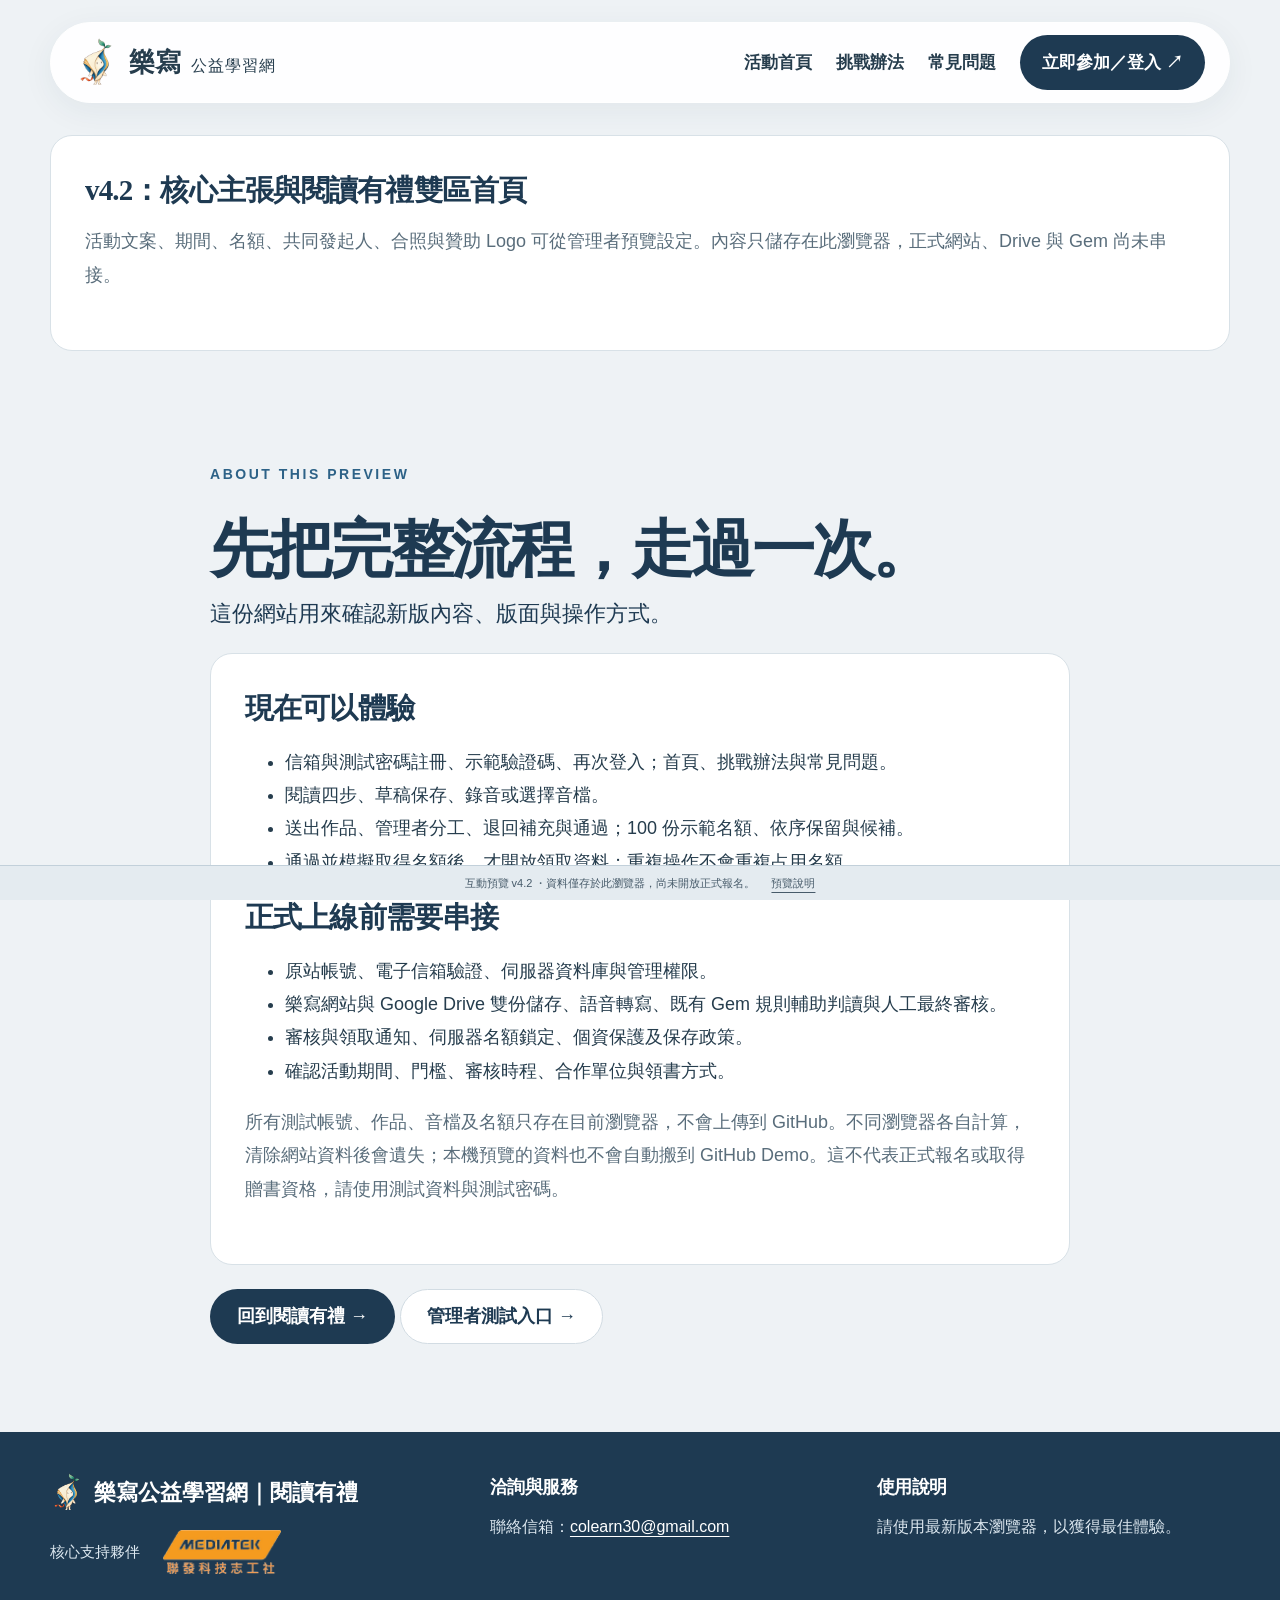
==== commit 4885c03f: "Move full rules to a dedicated page and streamline campaign footer" ====
--- a/about-preview.html
+++ b/about-preview.html
@@ -1 +1 @@
-<!doctype html><html lang="zh-Hant"><head><meta charset="utf-8"><meta name="viewport" content="width=device-width,initial-scale=1"><meta name="description" content="樂寫公益學習網，陪你讀一本書、留下筆記、整理想法，再用自己的話說出來。"><meta name="theme-color" content="#1E3A52"><title>關於這份預覽｜樂寫公益學習網</title><link rel="icon" href="img/leya-front.png"><link rel="stylesheet" href="styles.css"><link rel="stylesheet" href="refinement.css?v=20260924-story-rules"></head><body class=""><a class="skip" href="#main">跳到主要內容</a><header class="site-header shell"><a class="brand" href="index.html"><img src="img/leya-front.png" alt=""><span>樂寫<span class="brand-small">公益學習網</span></span></a><button class="menu-toggle" aria-controls="main-nav" aria-expanded="false" aria-label="開啟選單"><span></span><span></span></button><nav id="main-nav" aria-label="主要導覽"><a href="index.html">活動首頁</a><a href="index.html#how">挑戰辦法</a><a href="index.html#faq">常見問題</a><a class="nav-cta" href="my-challenge.html">立即參加／登入 ↗</a></nav></header><main id="main"><section class="shell panel" style="margin-top:32px"><h2>v4.2：核心主張與閱讀有禮雙區首頁</h2><p>活動文案、期間、名額、共同發起人、合照與贊助 Logo 可從管理者預覽設定。內容只儲存在此瀏覽器，正式網站、Drive 與 Gem 尚未串接。</p></section><section class="section shell narrow"><p class="eyebrow">ABOUT THIS PREVIEW</p><h1>先把完整流程，走過一次。</h1><p class="lead">這份網站用來確認新版內容、版面與操作方式。</p><div class="panel"><h2>現在可以體驗</h2><ul><li>信箱與測試密碼註冊、示範驗證碼、再次登入；首頁、挑戰辦法與常見問題。</li><li>閱讀四步、草稿保存、錄音或選擇音檔。</li><li>送出作品、管理者分工、退回補充與通過；100 份示範名額、依序保留與候補。</li><li>通過並模擬取得名額後，才開放領取資料；重複操作不會重複占用名額。</li></ul><h2>正式上線前需要串接</h2><ul><li>原站帳號、電子信箱驗證、伺服器資料庫與管理權限。</li><li>樂寫網站與 Google Drive 雙份儲存、語音轉寫、既有 Gem 規則輔助判讀與人工最終審核。</li><li>審核與領取通知、伺服器名額鎖定、個資保護及保存政策。</li><li>確認活動期間、門檻、審核時程、合作單位與領書方式。</li></ul><p>所有測試帳號、作品、音檔及名額只存在目前瀏覽器，不會上傳到 GitHub。不同瀏覽器各自計算，清除網站資料後會遺失；本機預覽的資料也不會自動搬到 GitHub Demo。這不代表正式報名或取得贈書資格，請使用測試資料與測試密碼。</p></div><a class="btn primary" href="reading-gift.html">回到閱讀有禮 →</a> <a class="btn secondary" href="admin.html">管理者測試入口 →</a></section></main><footer class="site-footer"><div class="shell footer-bottom"><span>樂寫公益學習網 · 閱讀有禮</span><span class="sponsor">核心支持夥伴 <img src="img/sponsor-mediatek.png" alt="聯發科技志工社"></span></div></footer><div class="preview-bar">互動預覽 v4.2 <span>・資料僅存於此瀏覽器，尚未開放正式報名。</span><a href="about-preview.html">預覽說明</a></div><div id="toast" class="toast" role="status" aria-live="polite"></div><script src="domain.js" defer></script><script src="campaign-settings.js?v=20260924-story-rules" defer></script><script src="community-settings.js?v=20260924-story-rules" defer></script><script src="app.js?v=20260924-story-rules" defer></script></body></html>+<!doctype html><html lang="zh-Hant"><head><meta charset="utf-8"><meta name="viewport" content="width=device-width,initial-scale=1"><meta name="description" content="樂寫公益學習網，陪你讀一本書、留下筆記、整理想法，再用自己的話說出來。"><meta name="theme-color" content="#1E3A52"><title>關於這份預覽｜樂寫公益學習網</title><link rel="icon" href="img/leya-front.png"><link rel="stylesheet" href="styles.css"><link rel="stylesheet" href="refinement.css?v=20260924-rules-page"></head><body class=""><a class="skip" href="#main">跳到主要內容</a><header class="site-header shell"><a class="brand" href="index.html"><img src="img/leya-front.png" alt=""><span>樂寫<span class="brand-small">公益學習網</span></span></a><button class="menu-toggle" aria-controls="main-nav" aria-expanded="false" aria-label="開啟選單"><span></span><span></span></button><nav id="main-nav" aria-label="主要導覽"><a href="index.html">活動首頁</a><a href="challenge-rules.html">挑戰辦法</a><a href="index.html#faq">常見問題</a><a class="nav-cta" href="my-challenge.html">立即參加／登入 ↗</a></nav></header><main id="main"><section class="shell panel" style="margin-top:32px"><h2>v4.2：核心主張與閱讀有禮雙區首頁</h2><p>活動文案、期間、名額、共同發起人、合照與贊助 Logo 可從管理者預覽設定。內容只儲存在此瀏覽器，正式網站、Drive 與 Gem 尚未串接。</p></section><section class="section shell narrow"><p class="eyebrow">ABOUT THIS PREVIEW</p><h1>先把完整流程，走過一次。</h1><p class="lead">這份網站用來確認新版內容、版面與操作方式。</p><div class="panel"><h2>現在可以體驗</h2><ul><li>信箱與測試密碼註冊、示範驗證碼、再次登入；首頁、挑戰辦法與常見問題。</li><li>閱讀四步、草稿保存、錄音或選擇音檔。</li><li>送出作品、管理者分工、退回補充與通過；100 份示範名額、依序保留與候補。</li><li>通過並模擬取得名額後，才開放領取資料；重複操作不會重複占用名額。</li></ul><h2>正式上線前需要串接</h2><ul><li>原站帳號、電子信箱驗證、伺服器資料庫與管理權限。</li><li>樂寫網站與 Google Drive 雙份儲存、語音轉寫、既有 Gem 規則輔助判讀與人工最終審核。</li><li>審核與領取通知、伺服器名額鎖定、個資保護及保存政策。</li><li>確認活動期間、門檻、審核時程、合作單位與領書方式。</li></ul><p>所有測試帳號、作品、音檔及名額只存在目前瀏覽器，不會上傳到 GitHub。不同瀏覽器各自計算，清除網站資料後會遺失；本機預覽的資料也不會自動搬到 GitHub Demo。這不代表正式報名或取得贈書資格，請使用測試資料與測試密碼。</p></div><a class="btn primary" href="reading-gift.html">回到閱讀有禮 →</a> <a class="btn secondary" href="admin.html">管理者測試入口 →</a></section></main><footer class="site-footer service-footer"><div class="shell footer-bottom"><div class="footer-brand-block"><a class="footer-brand" href="index.html"><img src="img/leya-front.png" alt="" width="34" height="46"><span>樂寫公益學習網｜閱讀有禮</span></a><span class="sponsor">核心支持夥伴 <img src="img/sponsor-mediatek.png" alt="聯發科技志工社"></span></div><section class="footer-service" aria-label="洽詢與服務"><h2>洽詢與服務</h2><p>聯絡信箱：<a href="mailto:colearn30@gmail.com">colearn30@gmail.com</a></p></section><section class="footer-browser" aria-label="使用說明"><h2>使用說明</h2><p>請使用最新版本瀏覽器，以獲得最佳體驗。</p></section></div></footer><div class="preview-bar">互動預覽 v4.2 <span>・資料僅存於此瀏覽器，尚未開放正式報名。</span><a href="about-preview.html">預覽說明</a></div><div id="toast" class="toast" role="status" aria-live="polite"></div><script src="domain.js" defer></script><script src="campaign-settings.js?v=20260924-rules-page" defer></script><script src="community-settings.js?v=20260924-rules-page" defer></script><script src="app.js?v=20260924-rules-page" defer></script></body></html>
--- a/refinement.css
+++ b/refinement.css
@@ -59,7 +59,7 @@
 .challenge-terms{margin-top:30px}.terms-preview-note{font-size:16px;line-height:1.8;color:var(--muted);margin:0 0 26px}
 .terms-grid{display:grid;grid-template-columns:repeat(2,minmax(0,1fr));gap:34px 38px}
 .terms-section{min-width:0;border-top:1px solid var(--line);padding-top:24px}
-.terms-section h3{font-family:var(--serif);font-size:25px;line-height:1.5;color:var(--ink);border-left:3px solid var(--gold);padding-left:14px;margin:0 0 18px}
+.terms-section :is(h2,h3){font-family:var(--serif);font-size:25px;line-height:1.5;color:var(--ink);border-left:3px solid var(--gold);padding-left:14px;margin:0 0 18px}
 .terms-section ul{padding-left:23px;margin:0}.terms-section li{font-size:18px;line-height:1.9;padding-left:2px;margin-bottom:10px}
 .gift-sponsor-card{border:1px solid var(--line);border-top:3px solid var(--blue);border-radius:0 0 12px 12px;padding:20px;background:var(--white,#fff)}
 .gift-sponsor-card h4{font-family:var(--serif);font-size:21px;line-height:1.65;margin:0 0 8px;color:var(--ink);overflow-wrap:anywhere}
@@ -68,4 +68,43 @@
 #gift-sponsor-logo{display:block;max-width:100%;max-height:100px;width:auto;height:auto;margin:15px auto;object-fit:contain;background:transparent}
 #gift-sponsor-logo[hidden],#gift-sponsor-placeholder[hidden]{display:none}
 .quota-full-note{font-size:18px;font-weight:600;color:var(--ink);padding:12px 16px;background:#fbf5e3;border-radius:8px}
-@media(max-width:760px){.terms-grid{grid-template-columns:1fr;gap:26px}.terms-section h3{font-size:24px}.terms-preview-note{font-size:16px}.gift-sponsor-card{padding:18px}.gift-sponsor-card h4{font-size:21px}}
+@media(max-width:760px){.terms-grid{grid-template-columns:1fr;gap:26px}.terms-section :is(h2,h3){font-size:24px}.terms-preview-note{font-size:16px}.gift-sponsor-card{padding:18px}.gift-sponsor-card h4{font-size:21px}}
+
+/* Illustrated review journey; detailed terms remain available on demand. */
+.review-journey>h3{font-family:var(--serif);font-size:30px;line-height:1.5;margin:0 0 24px;color:var(--ink)}
+.review-flow{display:grid;grid-template-columns:repeat(3,minmax(0,1fr));gap:36px;list-style:none;padding:0;margin:0 0 26px;text-align:center}
+.review-flow>li{position:relative;min-width:0}.review-flow>li+li::before{content:'→';position:absolute;left:-30px;top:84px;font-size:28px;color:var(--blue)}
+.review-art{height:180px;display:flex;align-items:center;justify-content:center;margin-bottom:12px}.review-art img{height:100%;width:170px;object-fit:contain}
+.review-number{font-size:16px;color:var(--blue);letter-spacing:.1em}.review-flow h4{font-family:var(--serif);font-size:26px;line-height:1.5;margin:4px 0 10px;color:var(--ink)}.review-flow p{font-size:18px;line-height:1.85;margin:0}
+.review-journey .terms-preview-note{text-align:center;margin-bottom:20px}
+.full-rules{border-top:1px solid var(--line);border-bottom:1px solid var(--line);margin-bottom:30px}.full-rules>summary{cursor:pointer;font-size:19px;font-weight:650;color:var(--ink);padding:20px 0}.full-rules .terms-grid{padding-bottom:22px}.full-rules .terms-section{border-top:0;padding-top:6px}
+.current-sponsor{border-top:0;padding-top:0}.current-sponsor h3{font-size:22px;border:0;padding:0;margin-bottom:12px}.current-sponsor .gift-sponsor-card{display:flex;align-items:center;flex-wrap:wrap;gap:8px 24px;border:0;border-radius:12px;background:#f1f5f7;padding:20px 24px}.current-sponsor .gift-sponsor-card h4{font-size:24px;margin:0}.current-sponsor .gift-sponsor-card p{font-size:17px;margin:0}.current-sponsor #gift-sponsor-logo{margin:0;max-width:180px;max-height:85px}
+.writing-values{padding-block:0;margin-bottom:30px;border-top:1px solid var(--line);border-bottom:1px solid var(--line)}.writing-values>summary{cursor:pointer;padding:17px 0;color:var(--ink);font-size:22px;font-weight:600}.writing-values>summary small{font-size:16px;color:var(--muted);font-weight:400;margin-left:20px}.writing-values-content{padding:8px 0 25px}.writing-values .values-heading{margin-bottom:18px}.writing-values .values-heading>p{max-width:none;font-size:18px}.writing-values .values-grid h3{font-size:23px;margin-top:8px}.writing-values .values-grid p{font-size:18px}
+@media(max-width:760px){.review-journey>h3{font-size:26px}.review-flow{grid-template-columns:1fr;gap:24px;text-align:left}.review-flow>li{display:grid;grid-template-columns:96px minmax(0,1fr);column-gap:18px;border-bottom:1px solid var(--line);padding-bottom:22px}.review-flow>li:last-child{border-bottom:0;padding-bottom:0}.review-flow>li+li::before{display:none}.review-art{grid-row:1 / 4;height:132px;margin:0;align-self:center}.review-art img{width:100%;height:100%}.review-number,.review-flow h4,.review-flow p{grid-column:2}.review-flow h4{font-size:24px;margin:2px 0 5px}.review-flow p{font-size:18px}.review-journey .terms-preview-note{text-align:left}.full-rules>summary{font-size:18px}.current-sponsor .gift-sponsor-card{padding:18px}.current-sponsor .gift-sponsor-card h4{font-size:22px}.writing-values>summary{font-size:20px}.writing-values>summary small{display:block;margin:3px 0 0 21px}.writing-values .values-heading>p{margin-top:0}}
+
+/* Origin: photo on the left, a short founder introduction on the right. */
+.founder-origin{background:transparent;border-top:1px solid var(--line);padding-block:55px 65px}.founder-origin h2{font-family:var(--serif);font-size:34px}.founder-origin .founder-card{background:#fff;align-items:center;gap:30px;border-radius:16px}.founder-origin .founder-image{aspect-ratio:13/9;position:relative;border-radius:8px;min-width:0}.founder-origin .founder-image img{object-fit:contain}.founder-origin #founder-photo[hidden],.founder-origin #founder-placeholder[hidden]{display:none}.founder-origin #founder-placeholder{font-size:18px}.founder-origin .founder-copy{min-width:0}.founder-origin .founder-copy h3{font-family:var(--serif);font-size:27px;line-height:1.6;margin:0 0 20px}.founder-origin .founder-copy p{max-width:none;font-size:18px;line-height:1.9}.founder-origin .story-lead{font-size:22px!important;margin:0 0 20px;color:var(--ink)}.founder-origin .founder-identity{font-weight:650;margin-bottom:12px;color:var(--ink)}.founder-origin .story-description{margin:0}
+@media(max-width:760px){.founder-origin .founder-card{grid-template-columns:1fr;padding:18px;gap:24px}.founder-origin h2{font-size:29px}.founder-origin .founder-copy h3{font-size:25px}.founder-origin .story-lead{font-size:21px!important}.founder-origin #founder-placeholder{font-size:17px}}
+
+/* Semantic vector badges supplement the original transparent Leya artwork. */
+.review-art{position:relative;width:210px;max-width:100%;margin-inline:auto}.review-art .review-symbol{position:absolute;right:0;bottom:0;width:66px;height:66px;padding:9px;box-sizing:border-box;border-radius:50%;background:#fff9e9;color:var(--ink);border:1px solid #ecd69c}.review-art img{max-width:100%}
+@media(max-width:760px){.review-art{width:96px}.review-art .review-symbol{width:46px;height:46px;padding:5px;right:-6px;bottom:1px}}
+
+/* Navigation uses the same gold highlight as the main heading. */
+#main-nav a{position:relative;isolation:isolate;transition:color .18s ease,background-color .18s ease}
+#main-nav a::after{content:"";display:block;position:absolute;left:-3px;right:-3px;bottom:1px;width:auto;height:7px;margin:0;border-radius:1px;background:var(--gold);opacity:0;transform:scaleX(.3) rotate(-1deg);transform-origin:left;transition:transform .18s ease,opacity .18s ease;z-index:-1;pointer-events:none}
+#main-nav a:is(:hover,:focus-visible){color:var(--blue)}
+#main-nav a:is(:hover,:focus-visible)::after,#main-nav a[aria-current]:not(.nav-cta)::after{display:block;width:auto;height:7px;margin:0;opacity:.65;transform:scaleX(1) rotate(-1deg)}
+#main-nav a:focus-visible{outline:2px solid var(--blue);outline-offset:6px;border-radius:3px}
+#main-nav .nav-cta:is(:hover,:focus-visible){color:#fff;background:var(--blue)}
+#main-nav .nav-cta::after{left:22px;right:22px;bottom:10px;height:4px;z-index:0}
+#main-nav .nav-cta:is(:hover,:focus-visible)::after{height:4px;opacity:1}
+@media(max-width:760px){#main-nav a:not(.nav-cta)::after{left:10px;right:10px;bottom:8px}}
+@media(prefers-reduced-motion:reduce){#main-nav a,#main-nav a::after{transition:none}}
+
+/* A separate rules page keeps the campaign homepage concise. */
+.rules-page-link{margin:25px 0 32px}.rules-page-link .btn{font-size:18px}.rules-document{max-width:1080px;padding-block:45px 70px}.rules-page-heading h1{font-family:var(--serif);font-size:44px;margin:12px 0}.rules-page-heading>p{font-size:20px}.rules-page-heading .eyebrow{font-size:17px;margin-top:28px}.back-home{font-size:18px;color:var(--blue);text-underline-offset:5px}.rules-document .terms-preview-note{margin-top:25px}.rules-document .full-rules{background:#fff;border:1px solid var(--line);border-radius:16px;padding:0 28px}.rules-document .terms-grid{gap:28px 38px}.rules-page-actions{display:flex;flex-wrap:wrap;gap:16px;margin-top:28px}
+.service-footer{background:var(--ink);color:#dce7ef;margin-top:0;padding:0 0 35px}.service-footer .footer-bottom{display:grid;grid-template-columns:1.15fr 1fr 1fr;align-items:start;gap:34px;border:0;padding-block:38px 28px;font-size:16px}.footer-brand{display:flex;align-items:center;gap:10px;color:#fff;text-decoration:none;font-weight:650;margin-bottom:14px}.footer-brand img{width:34px;height:46px;object-fit:contain}.service-footer .sponsor,.service-footer .footer-supporter{font-size:15px;color:#dce7ef}.service-footer .sponsor img{max-width:120px;height:44px;object-fit:contain;background:transparent}.service-footer h2{font-family:var(--sans);font-size:18px;font-weight:700;color:white;margin:5px 0 13px}.service-footer p{font-size:16px;line-height:1.8;color:#dce7ef;margin:0}.service-footer .footer-service a{color:#fff;text-underline-offset:4px;overflow-wrap:anywhere}.service-footer a:focus-visible{outline:2px solid var(--gold);outline-offset:4px}.service-footer a:hover{color:var(--gold)}
+@media(max-width:760px){.rules-document{padding-block:28px 40px}.rules-page-heading h1{font-size:34px}.rules-page-heading>p{font-size:18px}.rules-document .full-rules{padding-inline:18px}.rules-page-actions .btn{width:100%;justify-content:center}.service-footer .footer-bottom{grid-template-columns:1fr;gap:22px;padding-block:28px}.service-footer{padding-bottom:65px}.footer-brand{font-size:16px}.service-footer h2{margin-bottom:8px}}
+
+.review-art img[hidden]{display:none}.review-art.image-unavailable .review-symbol{position:static;width:110px;height:110px;padding:17px}@media(max-width:760px){.review-art.image-unavailable .review-symbol{width:86px;height:86px;padding:13px}}
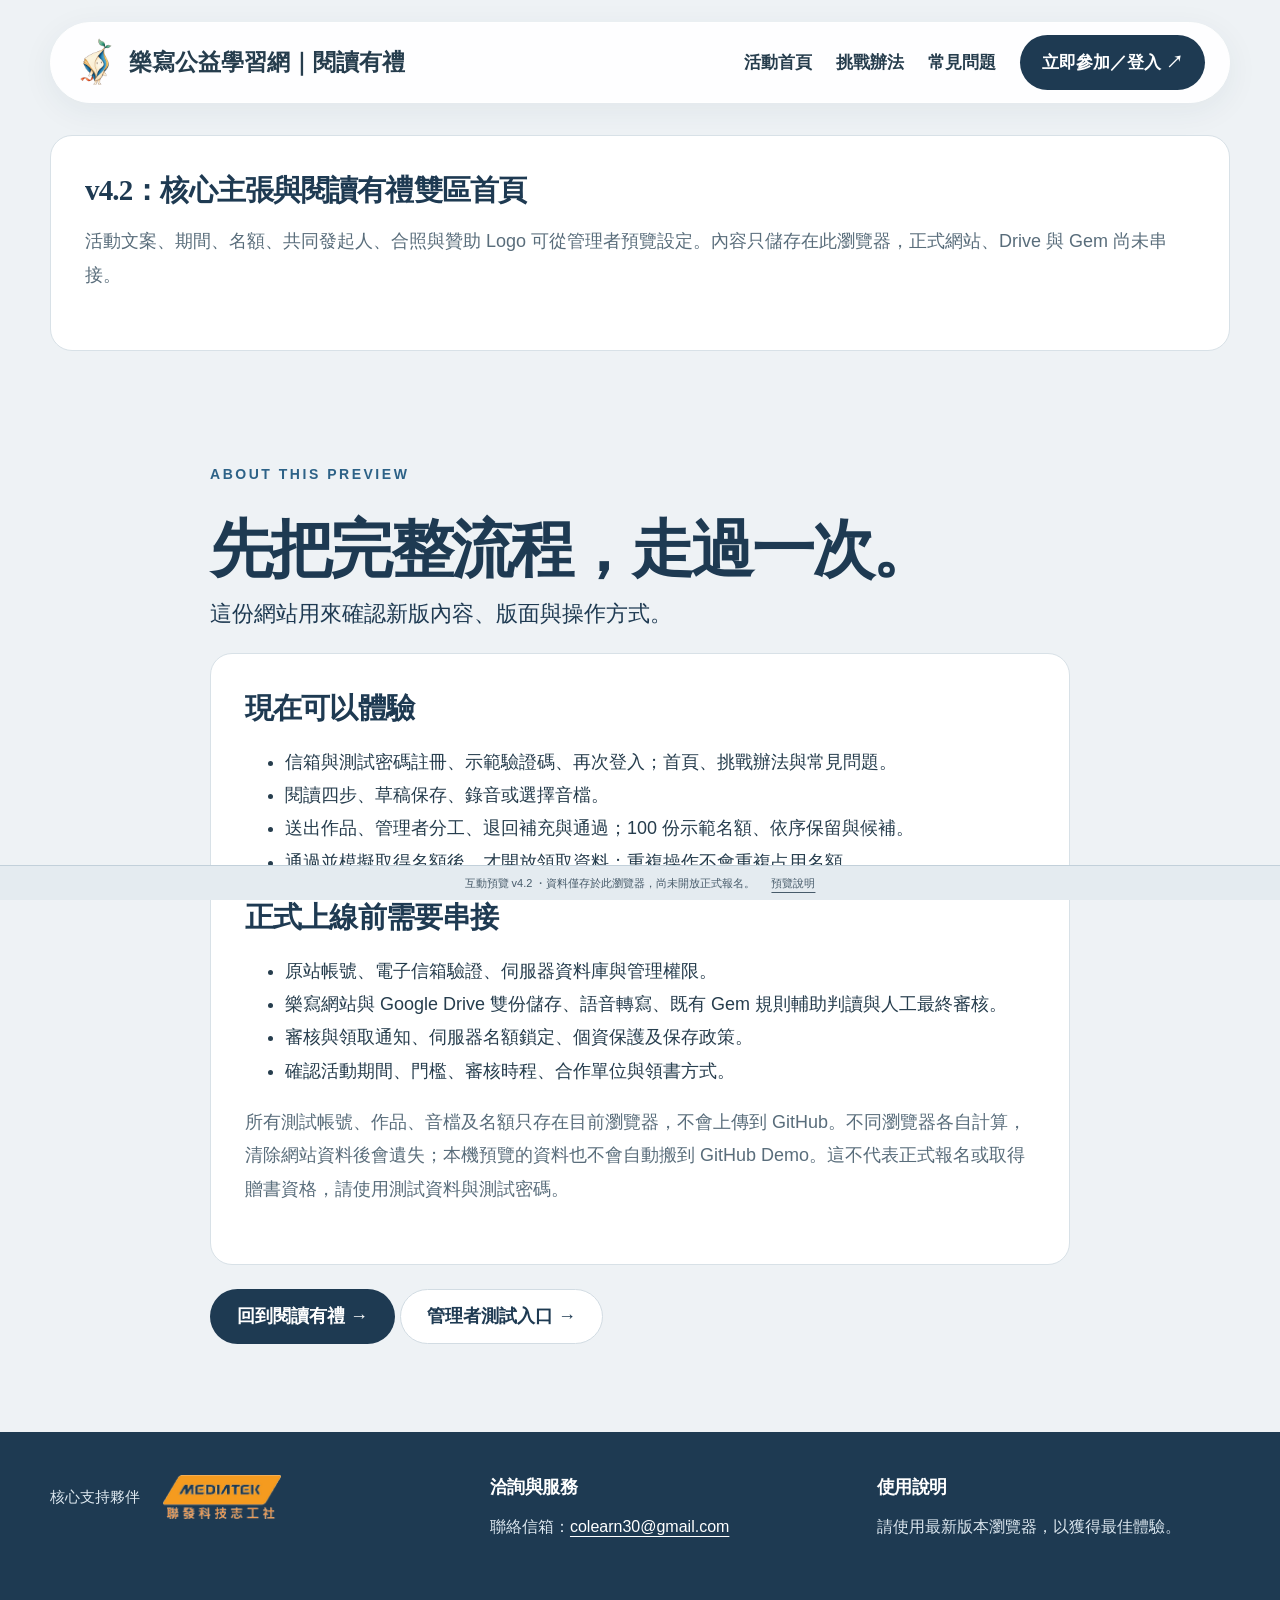
==== commit f9c2ffbc: "Unify brand placement, blue note styling and rules navigation buttons" ====
--- a/about-preview.html
+++ b/about-preview.html
@@ -1 +1 @@
-<!doctype html><html lang="zh-Hant"><head><meta charset="utf-8"><meta name="viewport" content="width=device-width,initial-scale=1"><meta name="description" content="樂寫公益學習網，陪你讀一本書、留下筆記、整理想法，再用自己的話說出來。"><meta name="theme-color" content="#1E3A52"><title>關於這份預覽｜樂寫公益學習網</title><link rel="icon" href="img/leya-front.png"><link rel="stylesheet" href="styles.css"><link rel="stylesheet" href="refinement.css?v=20260924-rules-page"></head><body class=""><a class="skip" href="#main">跳到主要內容</a><header class="site-header shell"><a class="brand" href="index.html"><img src="img/leya-front.png" alt=""><span>樂寫<span class="brand-small">公益學習網</span></span></a><button class="menu-toggle" aria-controls="main-nav" aria-expanded="false" aria-label="開啟選單"><span></span><span></span></button><nav id="main-nav" aria-label="主要導覽"><a href="index.html">活動首頁</a><a href="challenge-rules.html">挑戰辦法</a><a href="index.html#faq">常見問題</a><a class="nav-cta" href="my-challenge.html">立即參加／登入 ↗</a></nav></header><main id="main"><section class="shell panel" style="margin-top:32px"><h2>v4.2：核心主張與閱讀有禮雙區首頁</h2><p>活動文案、期間、名額、共同發起人、合照與贊助 Logo 可從管理者預覽設定。內容只儲存在此瀏覽器，正式網站、Drive 與 Gem 尚未串接。</p></section><section class="section shell narrow"><p class="eyebrow">ABOUT THIS PREVIEW</p><h1>先把完整流程，走過一次。</h1><p class="lead">這份網站用來確認新版內容、版面與操作方式。</p><div class="panel"><h2>現在可以體驗</h2><ul><li>信箱與測試密碼註冊、示範驗證碼、再次登入；首頁、挑戰辦法與常見問題。</li><li>閱讀四步、草稿保存、錄音或選擇音檔。</li><li>送出作品、管理者分工、退回補充與通過；100 份示範名額、依序保留與候補。</li><li>通過並模擬取得名額後，才開放領取資料；重複操作不會重複占用名額。</li></ul><h2>正式上線前需要串接</h2><ul><li>原站帳號、電子信箱驗證、伺服器資料庫與管理權限。</li><li>樂寫網站與 Google Drive 雙份儲存、語音轉寫、既有 Gem 規則輔助判讀與人工最終審核。</li><li>審核與領取通知、伺服器名額鎖定、個資保護及保存政策。</li><li>確認活動期間、門檻、審核時程、合作單位與領書方式。</li></ul><p>所有測試帳號、作品、音檔及名額只存在目前瀏覽器，不會上傳到 GitHub。不同瀏覽器各自計算，清除網站資料後會遺失；本機預覽的資料也不會自動搬到 GitHub Demo。這不代表正式報名或取得贈書資格，請使用測試資料與測試密碼。</p></div><a class="btn primary" href="reading-gift.html">回到閱讀有禮 →</a> <a class="btn secondary" href="admin.html">管理者測試入口 →</a></section></main><footer class="site-footer service-footer"><div class="shell footer-bottom"><div class="footer-brand-block"><a class="footer-brand" href="index.html"><img src="img/leya-front.png" alt="" width="34" height="46"><span>樂寫公益學習網｜閱讀有禮</span></a><span class="sponsor">核心支持夥伴 <img src="img/sponsor-mediatek.png" alt="聯發科技志工社"></span></div><section class="footer-service" aria-label="洽詢與服務"><h2>洽詢與服務</h2><p>聯絡信箱：<a href="mailto:colearn30@gmail.com">colearn30@gmail.com</a></p></section><section class="footer-browser" aria-label="使用說明"><h2>使用說明</h2><p>請使用最新版本瀏覽器，以獲得最佳體驗。</p></section></div></footer><div class="preview-bar">互動預覽 v4.2 <span>・資料僅存於此瀏覽器，尚未開放正式報名。</span><a href="about-preview.html">預覽說明</a></div><div id="toast" class="toast" role="status" aria-live="polite"></div><script src="domain.js" defer></script><script src="campaign-settings.js?v=20260924-rules-page" defer></script><script src="community-settings.js?v=20260924-rules-page" defer></script><script src="app.js?v=20260924-rules-page" defer></script></body></html>+<!doctype html><html lang="zh-Hant"><head><meta charset="utf-8"><meta name="viewport" content="width=device-width,initial-scale=1"><meta name="description" content="樂寫公益學習網，陪你讀一本書、留下筆記、整理想法，再用自己的話說出來。"><meta name="theme-color" content="#1E3A52"><title>關於這份預覽｜樂寫公益學習網</title><link rel="icon" href="img/leya-front.png"><link rel="stylesheet" href="styles.css"><link rel="stylesheet" href="refinement.css?v=20260924-brand-buttons"></head><body class=""><a class="skip" href="#main">跳到主要內容</a><header class="site-header shell"><a class="brand" href="index.html"><img src="img/leya-front.png" alt=""><span class="brand-title">樂寫公益學習網<span class="brand-event">｜閱讀有禮</span></span></a><button class="menu-toggle" aria-controls="main-nav" aria-expanded="false" aria-label="開啟選單"><span></span><span></span></button><nav id="main-nav" aria-label="主要導覽"><a href="index.html">活動首頁</a><a href="challenge-rules.html">挑戰辦法</a><a href="index.html#faq">常見問題</a><a class="nav-cta" href="my-challenge.html">立即參加／登入 ↗</a></nav></header><main id="main"><section class="shell panel" style="margin-top:32px"><h2>v4.2：核心主張與閱讀有禮雙區首頁</h2><p>活動文案、期間、名額、共同發起人、合照與贊助 Logo 可從管理者預覽設定。內容只儲存在此瀏覽器，正式網站、Drive 與 Gem 尚未串接。</p></section><section class="section shell narrow"><p class="eyebrow">ABOUT THIS PREVIEW</p><h1>先把完整流程，走過一次。</h1><p class="lead">這份網站用來確認新版內容、版面與操作方式。</p><div class="panel"><h2>現在可以體驗</h2><ul><li>信箱與測試密碼註冊、示範驗證碼、再次登入；首頁、挑戰辦法與常見問題。</li><li>閱讀四步、草稿保存、錄音或選擇音檔。</li><li>送出作品、管理者分工、退回補充與通過；100 份示範名額、依序保留與候補。</li><li>通過並模擬取得名額後，才開放領取資料；重複操作不會重複占用名額。</li></ul><h2>正式上線前需要串接</h2><ul><li>原站帳號、電子信箱驗證、伺服器資料庫與管理權限。</li><li>樂寫網站與 Google Drive 雙份儲存、語音轉寫、既有 Gem 規則輔助判讀與人工最終審核。</li><li>審核與領取通知、伺服器名額鎖定、個資保護及保存政策。</li><li>確認活動期間、門檻、審核時程、合作單位與領書方式。</li></ul><p>所有測試帳號、作品、音檔及名額只存在目前瀏覽器，不會上傳到 GitHub。不同瀏覽器各自計算，清除網站資料後會遺失；本機預覽的資料也不會自動搬到 GitHub Demo。這不代表正式報名或取得贈書資格，請使用測試資料與測試密碼。</p></div><a class="btn primary" href="reading-gift.html">回到閱讀有禮 →</a> <a class="btn secondary" href="admin.html">管理者測試入口 →</a></section></main><footer class="site-footer service-footer"><div class="shell footer-bottom"><div class="footer-brand-block"><span class="sponsor">核心支持夥伴 <img src="img/sponsor-mediatek.png" alt="聯發科技志工社"></span></div><section class="footer-service" aria-label="洽詢與服務"><h2>洽詢與服務</h2><p>聯絡信箱：<a href="mailto:colearn30@gmail.com">colearn30@gmail.com</a></p></section><section class="footer-browser" aria-label="使用說明"><h2>使用說明</h2><p>請使用最新版本瀏覽器，以獲得最佳體驗。</p></section></div></footer><div class="preview-bar">互動預覽 v4.2 <span>・資料僅存於此瀏覽器，尚未開放正式報名。</span><a href="about-preview.html">預覽說明</a></div><div id="toast" class="toast" role="status" aria-live="polite"></div><script src="domain.js" defer></script><script src="campaign-settings.js?v=20260924-brand-buttons" defer></script><script src="community-settings.js?v=20260924-brand-buttons" defer></script><script src="app.js?v=20260924-brand-buttons" defer></script></body></html>
--- a/refinement.css
+++ b/refinement.css
@@ -108,3 +108,15 @@
 @media(max-width:760px){.rules-document{padding-block:28px 40px}.rules-page-heading h1{font-size:34px}.rules-page-heading>p{font-size:18px}.rules-document .full-rules{padding-inline:18px}.rules-page-actions .btn{width:100%;justify-content:center}.service-footer .footer-bottom{grid-template-columns:1fr;gap:22px;padding-block:28px}.service-footer{padding-bottom:65px}.footer-brand{font-size:16px}.service-footer h2{margin-bottom:8px}}
 
 .review-art img[hidden]{display:none}.review-art.image-unavailable .review-symbol{position:static;width:110px;height:110px;padding:17px}@media(max-width:760px){.review-art.image-unavailable .review-symbol{width:86px;height:86px;padding:13px}}
+
+/* Keep the note in the blue palette and show the full site name only in the header. */
+.reading-purpose{background:#f1f5f7;border-left:3px solid #b9cbd6}
+.site-header .brand{font-family:var(--sans);font-size:23px;letter-spacing:0;font-weight:750;min-width:0}
+.brand-title{line-height:1.5}.brand-event{white-space:nowrap}
+.service-footer .footer-brand-block{padding-top:5px}.service-footer .footer-brand-block .sponsor{min-height:44px}
+@media(max-width:1050px) and (min-width:761px){.site-header .brand{font-size:19px;gap:8px}#main-nav{gap:16px}#main-nav a{font-size:16px}}
+@media(max-width:760px){.site-header .brand{font-size:18px;gap:8px;white-space:normal}.brand-title{display:block}.brand-event{display:block;font-size:16px}.site-header .brand img{width:31px;height:43px}}
+
+/* Matching capsule buttons for rules-page navigation. */
+.rules-page-actions .btn,.rules-page-heading .rules-back{width:270px;min-width:0;min-height:64px;box-sizing:border-box;justify-content:center;gap:12px;padding:14px 22px;font-family:var(--sans);font-size:19px;font-weight:700;line-height:1.6;text-decoration:none;border-radius:999px}
+@media(max-width:760px){.rules-page-actions .btn{width:100%}.rules-page-heading .rules-back{width:min(270px,100%)}}
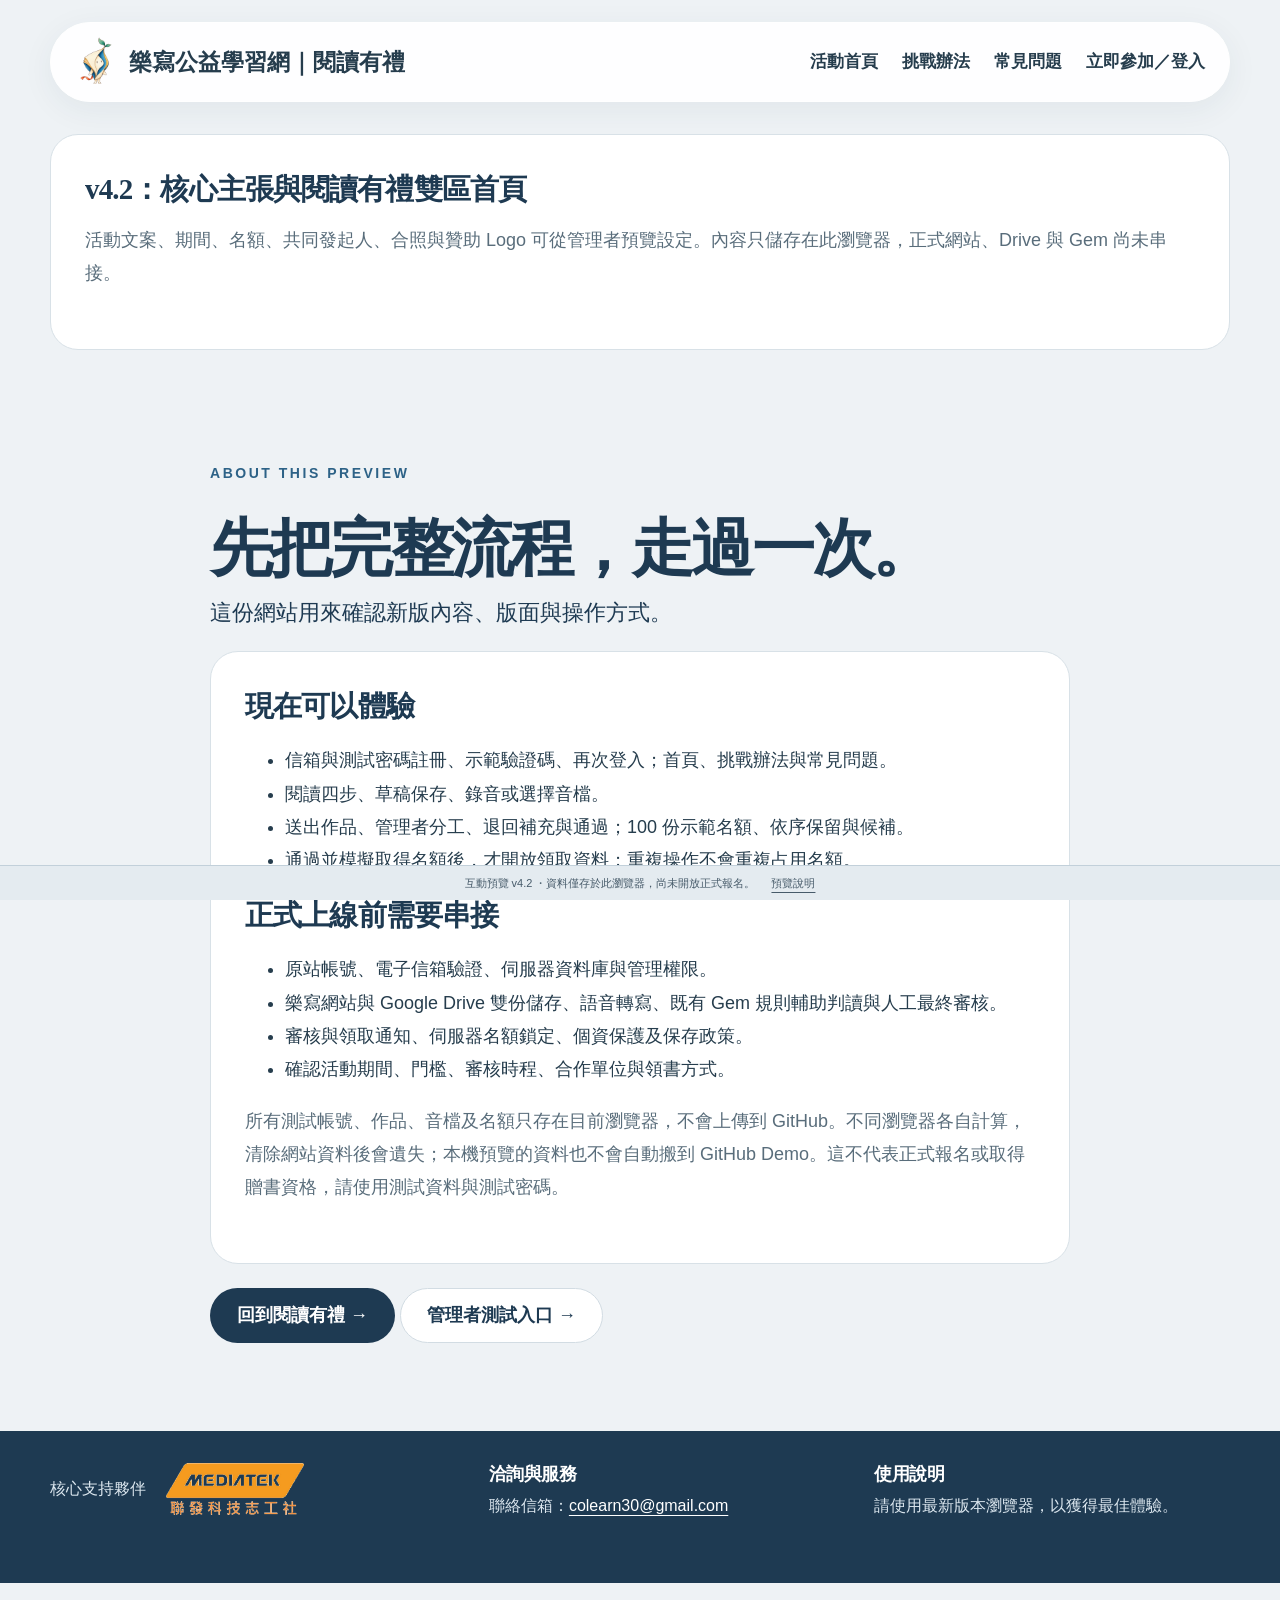
==== commit 90ac2db4: "Align reading workspace and unify content card layouts" ====
--- a/about-preview.html
+++ b/about-preview.html
@@ -1 +1 @@
-<!doctype html><html lang="zh-Hant"><head><meta charset="utf-8"><meta name="viewport" content="width=device-width,initial-scale=1"><meta name="description" content="樂寫公益學習網，陪你讀一本書、留下筆記、整理想法，再用自己的話說出來。"><meta name="theme-color" content="#1E3A52"><title>關於這份預覽｜樂寫公益學習網</title><link rel="icon" href="img/leya-front.png"><link rel="stylesheet" href="styles.css"><link rel="stylesheet" href="refinement.css?v=20260924-brand-buttons"></head><body class=""><a class="skip" href="#main">跳到主要內容</a><header class="site-header shell"><a class="brand" href="index.html"><img src="img/leya-front.png" alt=""><span class="brand-title">樂寫公益學習網<span class="brand-event">｜閱讀有禮</span></span></a><button class="menu-toggle" aria-controls="main-nav" aria-expanded="false" aria-label="開啟選單"><span></span><span></span></button><nav id="main-nav" aria-label="主要導覽"><a href="index.html">活動首頁</a><a href="challenge-rules.html">挑戰辦法</a><a href="index.html#faq">常見問題</a><a class="nav-cta" href="my-challenge.html">立即參加／登入 ↗</a></nav></header><main id="main"><section class="shell panel" style="margin-top:32px"><h2>v4.2：核心主張與閱讀有禮雙區首頁</h2><p>活動文案、期間、名額、共同發起人、合照與贊助 Logo 可從管理者預覽設定。內容只儲存在此瀏覽器，正式網站、Drive 與 Gem 尚未串接。</p></section><section class="section shell narrow"><p class="eyebrow">ABOUT THIS PREVIEW</p><h1>先把完整流程，走過一次。</h1><p class="lead">這份網站用來確認新版內容、版面與操作方式。</p><div class="panel"><h2>現在可以體驗</h2><ul><li>信箱與測試密碼註冊、示範驗證碼、再次登入；首頁、挑戰辦法與常見問題。</li><li>閱讀四步、草稿保存、錄音或選擇音檔。</li><li>送出作品、管理者分工、退回補充與通過；100 份示範名額、依序保留與候補。</li><li>通過並模擬取得名額後，才開放領取資料；重複操作不會重複占用名額。</li></ul><h2>正式上線前需要串接</h2><ul><li>原站帳號、電子信箱驗證、伺服器資料庫與管理權限。</li><li>樂寫網站與 Google Drive 雙份儲存、語音轉寫、既有 Gem 規則輔助判讀與人工最終審核。</li><li>審核與領取通知、伺服器名額鎖定、個資保護及保存政策。</li><li>確認活動期間、門檻、審核時程、合作單位與領書方式。</li></ul><p>所有測試帳號、作品、音檔及名額只存在目前瀏覽器，不會上傳到 GitHub。不同瀏覽器各自計算，清除網站資料後會遺失；本機預覽的資料也不會自動搬到 GitHub Demo。這不代表正式報名或取得贈書資格，請使用測試資料與測試密碼。</p></div><a class="btn primary" href="reading-gift.html">回到閱讀有禮 →</a> <a class="btn secondary" href="admin.html">管理者測試入口 →</a></section></main><footer class="site-footer service-footer"><div class="shell footer-bottom"><div class="footer-brand-block"><span class="sponsor">核心支持夥伴 <img src="img/sponsor-mediatek.png" alt="聯發科技志工社"></span></div><section class="footer-service" aria-label="洽詢與服務"><h2>洽詢與服務</h2><p>聯絡信箱：<a href="mailto:colearn30@gmail.com">colearn30@gmail.com</a></p></section><section class="footer-browser" aria-label="使用說明"><h2>使用說明</h2><p>請使用最新版本瀏覽器，以獲得最佳體驗。</p></section></div></footer><div class="preview-bar">互動預覽 v4.2 <span>・資料僅存於此瀏覽器，尚未開放正式報名。</span><a href="about-preview.html">預覽說明</a></div><div id="toast" class="toast" role="status" aria-live="polite"></div><script src="domain.js" defer></script><script src="campaign-settings.js?v=20260924-brand-buttons" defer></script><script src="community-settings.js?v=20260924-brand-buttons" defer></script><script src="app.js?v=20260924-brand-buttons" defer></script></body></html>+<!doctype html><html lang="zh-Hant"><head><meta charset="utf-8"><meta name="viewport" content="width=device-width,initial-scale=1"><meta name="description" content="樂寫公益學習網，陪你讀一本書、留下筆記、整理想法，再用自己的話說出來。"><meta name="theme-color" content="#1E3A52"><title>關於這份預覽｜樂寫公益學習網</title><link rel="icon" href="img/leya-front.png"><link rel="stylesheet" href="styles.css"><link rel="stylesheet" href="refinement.css?v=20260924-layout-alignment"></head><body class=""><a class="skip" href="#main">跳到主要內容</a><header class="site-header shell"><a class="brand" href="index.html"><img src="img/leya-front.png" alt=""><span class="brand-title">樂寫公益學習網<span class="brand-event">｜閱讀有禮</span></span></a><button class="menu-toggle" aria-controls="main-nav" aria-expanded="false" aria-label="開啟選單"><span></span><span></span></button><nav id="main-nav" aria-label="主要導覽"><a href="index.html">活動首頁</a><a href="challenge-rules.html">挑戰辦法</a><a href="index.html#faq">常見問題</a><a href="my-challenge.html">立即參加／登入</a></nav></header><main id="main"><section class="shell panel" style="margin-top:32px"><h2>v4.2：核心主張與閱讀有禮雙區首頁</h2><p>活動文案、期間、名額、共同發起人、合照與贊助 Logo 可從管理者預覽設定。內容只儲存在此瀏覽器，正式網站、Drive 與 Gem 尚未串接。</p></section><section class="section shell narrow"><p class="eyebrow">ABOUT THIS PREVIEW</p><h1>先把完整流程，走過一次。</h1><p class="lead">這份網站用來確認新版內容、版面與操作方式。</p><div class="panel"><h2>現在可以體驗</h2><ul><li>信箱與測試密碼註冊、示範驗證碼、再次登入；首頁、挑戰辦法與常見問題。</li><li>閱讀四步、草稿保存、錄音或選擇音檔。</li><li>送出作品、管理者分工、退回補充與通過；100 份示範名額、依序保留與候補。</li><li>通過並模擬取得名額後，才開放領取資料；重複操作不會重複占用名額。</li></ul><h2>正式上線前需要串接</h2><ul><li>原站帳號、電子信箱驗證、伺服器資料庫與管理權限。</li><li>樂寫網站與 Google Drive 雙份儲存、語音轉寫、既有 Gem 規則輔助判讀與人工最終審核。</li><li>審核與領取通知、伺服器名額鎖定、個資保護及保存政策。</li><li>確認活動期間、門檻、審核時程、合作單位與領書方式。</li></ul><p>所有測試帳號、作品、音檔及名額只存在目前瀏覽器，不會上傳到 GitHub。不同瀏覽器各自計算，清除網站資料後會遺失；本機預覽的資料也不會自動搬到 GitHub Demo。這不代表正式報名或取得贈書資格，請使用測試資料與測試密碼。</p></div><a class="btn primary" href="reading-gift.html">回到閱讀有禮 →</a> <a class="btn secondary" href="admin.html">管理者測試入口 →</a></section></main><footer class="site-footer service-footer"><div class="shell footer-bottom"><div class="footer-brand-block"><span class="sponsor">核心支持夥伴 <img src="img/sponsor-mediatek.png" alt="聯發科技志工社"></span></div><section class="footer-service" aria-label="洽詢與服務"><h2>洽詢與服務</h2><p>聯絡信箱：<a href="mailto:colearn30@gmail.com">colearn30@gmail.com</a></p></section><section class="footer-browser" aria-label="使用說明"><h2>使用說明</h2><p>請使用最新版本瀏覽器，以獲得最佳體驗。</p></section></div></footer><div class="preview-bar">互動預覽 v4.2 <span>・資料僅存於此瀏覽器，尚未開放正式報名。</span><a href="about-preview.html">預覽說明</a></div><div id="toast" class="toast" role="status" aria-live="polite"></div><script src="domain.js" defer></script><script src="campaign-settings.js?v=20260924-layout-alignment" defer></script><script src="community-settings.js?v=20260924-layout-alignment" defer></script><script src="app.js?v=20260924-layout-alignment" defer></script></body></html>
--- a/refinement.css
+++ b/refinement.css
@@ -120,3 +120,19 @@
 /* Matching capsule buttons for rules-page navigation. */
 .rules-page-actions .btn,.rules-page-heading .rules-back{width:270px;min-width:0;min-height:64px;box-sizing:border-box;justify-content:center;gap:12px;padding:14px 22px;font-family:var(--sans);font-size:19px;font-weight:700;line-height:1.6;text-decoration:none;border-radius:999px}
 @media(max-width:760px){.rules-page-actions .btn{width:100%}.rules-page-heading .rules-back{width:min(270px,100%)}}
+
+/* Text navigation, a compact reading CTA, and vertically aligned footer columns. */
+.brand-first .simple-intro .btn{min-width:0;width:auto;gap:14px;padding-inline:28px;justify-content:center}
+.brand-first .simple-intro .arrow-circle{display:inline-block;flex:none;width:auto;height:auto;padding:0;border:0;border-radius:0;background:transparent;color:inherit;font-size:25px;line-height:1}
+.service-footer .footer-bottom{align-items:center;gap:30px;padding-block:30px}
+.service-footer .footer-brand-block{padding-top:0}.service-footer .sponsor,.service-footer .footer-supporter{font-size:16px;align-items:center;gap:14px;line-height:1.5}
+.service-footer .sponsor img{width:150px;max-width:150px;height:60px}
+.service-footer h2{font-size:18px;line-height:1.5;margin:0 0 6px}.service-footer p{font-size:16px;line-height:1.5;margin:0}
+@media(max-width:760px){.service-footer .footer-bottom{gap:24px;align-items:start}.service-footer .sponsor img{width:140px;max-width:140px;height:56px}}
+
+/* Shared content-card geometry and a workspace aligned with the header shell. */
+:root{--content-radius:28px}
+.panel,.activity-board,.stat,.quota-settings,.founder-origin .founder-card,.rules-document .full-rules{border-radius:var(--content-radius)}
+.simple-workspace .workspace-head,.simple-workspace .workspace-grid{max-width:1180px}
+.simple-workspace .workspace-head{text-align:left}
+@media(max-width:760px){:root{--content-radius:22px}}
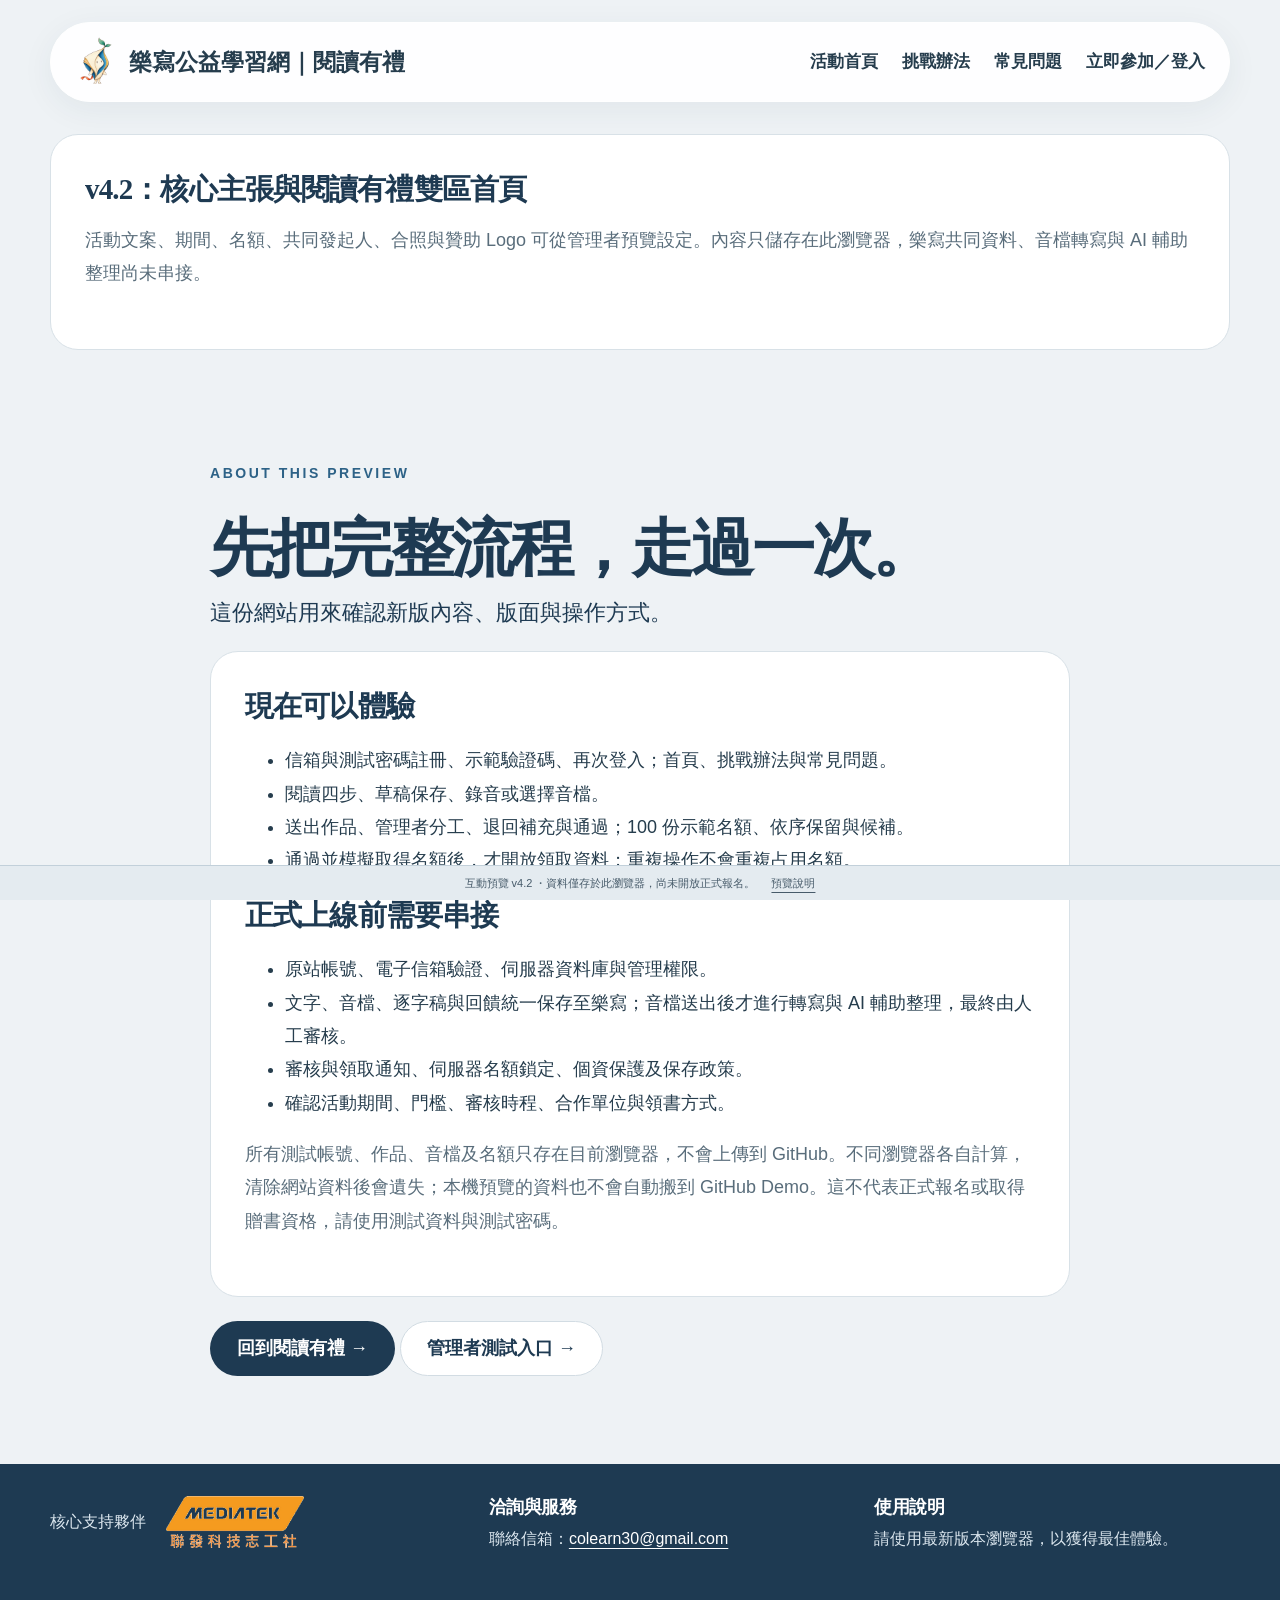
==== commit 29f9cbd6: "fix: align Demo rules and review copy with confirmed scope" ====
--- a/about-preview.html
+++ b/about-preview.html
@@ -1 +1 @@
-<!doctype html><html lang="zh-Hant"><head><meta charset="utf-8"><meta name="viewport" content="width=device-width,initial-scale=1"><meta name="description" content="樂寫公益學習網，陪你讀一本書、留下筆記、整理想法，再用自己的話說出來。"><meta name="theme-color" content="#1E3A52"><title>關於這份預覽｜樂寫公益學習網</title><link rel="icon" href="img/leya-front.png"><link rel="stylesheet" href="styles.css"><link rel="stylesheet" href="refinement.css?v=20260924-layout-alignment"></head><body class=""><a class="skip" href="#main">跳到主要內容</a><header class="site-header shell"><a class="brand" href="index.html"><img src="img/leya-front.png" alt=""><span class="brand-title">樂寫公益學習網<span class="brand-event">｜閱讀有禮</span></span></a><button class="menu-toggle" aria-controls="main-nav" aria-expanded="false" aria-label="開啟選單"><span></span><span></span></button><nav id="main-nav" aria-label="主要導覽"><a href="index.html">活動首頁</a><a href="challenge-rules.html">挑戰辦法</a><a href="index.html#faq">常見問題</a><a href="my-challenge.html">立即參加／登入</a></nav></header><main id="main"><section class="shell panel" style="margin-top:32px"><h2>v4.2：核心主張與閱讀有禮雙區首頁</h2><p>活動文案、期間、名額、共同發起人、合照與贊助 Logo 可從管理者預覽設定。內容只儲存在此瀏覽器，正式網站、Drive 與 Gem 尚未串接。</p></section><section class="section shell narrow"><p class="eyebrow">ABOUT THIS PREVIEW</p><h1>先把完整流程，走過一次。</h1><p class="lead">這份網站用來確認新版內容、版面與操作方式。</p><div class="panel"><h2>現在可以體驗</h2><ul><li>信箱與測試密碼註冊、示範驗證碼、再次登入；首頁、挑戰辦法與常見問題。</li><li>閱讀四步、草稿保存、錄音或選擇音檔。</li><li>送出作品、管理者分工、退回補充與通過；100 份示範名額、依序保留與候補。</li><li>通過並模擬取得名額後，才開放領取資料；重複操作不會重複占用名額。</li></ul><h2>正式上線前需要串接</h2><ul><li>原站帳號、電子信箱驗證、伺服器資料庫與管理權限。</li><li>樂寫網站與 Google Drive 雙份儲存、語音轉寫、既有 Gem 規則輔助判讀與人工最終審核。</li><li>審核與領取通知、伺服器名額鎖定、個資保護及保存政策。</li><li>確認活動期間、門檻、審核時程、合作單位與領書方式。</li></ul><p>所有測試帳號、作品、音檔及名額只存在目前瀏覽器，不會上傳到 GitHub。不同瀏覽器各自計算，清除網站資料後會遺失；本機預覽的資料也不會自動搬到 GitHub Demo。這不代表正式報名或取得贈書資格，請使用測試資料與測試密碼。</p></div><a class="btn primary" href="reading-gift.html">回到閱讀有禮 →</a> <a class="btn secondary" href="admin.html">管理者測試入口 →</a></section></main><footer class="site-footer service-footer"><div class="shell footer-bottom"><div class="footer-brand-block"><span class="sponsor">核心支持夥伴 <img src="img/sponsor-mediatek.png" alt="聯發科技志工社"></span></div><section class="footer-service" aria-label="洽詢與服務"><h2>洽詢與服務</h2><p>聯絡信箱：<a href="mailto:colearn30@gmail.com">colearn30@gmail.com</a></p></section><section class="footer-browser" aria-label="使用說明"><h2>使用說明</h2><p>請使用最新版本瀏覽器，以獲得最佳體驗。</p></section></div></footer><div class="preview-bar">互動預覽 v4.2 <span>・資料僅存於此瀏覽器，尚未開放正式報名。</span><a href="about-preview.html">預覽說明</a></div><div id="toast" class="toast" role="status" aria-live="polite"></div><script src="domain.js" defer></script><script src="campaign-settings.js?v=20260924-layout-alignment" defer></script><script src="community-settings.js?v=20260924-layout-alignment" defer></script><script src="app.js?v=20260924-layout-alignment" defer></script></body></html>+<!doctype html><html lang="zh-Hant"><head><meta charset="utf-8"><meta name="viewport" content="width=device-width,initial-scale=1"><meta name="description" content="樂寫公益學習網，陪你讀一本書、留下筆記、整理想法，再用自己的話說出來。"><meta name="theme-color" content="#1E3A52"><title>關於這份預覽｜樂寫公益學習網</title><link rel="icon" href="img/leya-front.png"><link rel="stylesheet" href="styles.css"><link rel="stylesheet" href="refinement.css?v=20260924-layout-alignment"></head><body class=""><a class="skip" href="#main">跳到主要內容</a><header class="site-header shell"><a class="brand" href="index.html"><img src="img/leya-front.png" alt=""><span class="brand-title">樂寫公益學習網<span class="brand-event">｜閱讀有禮</span></span></a><button class="menu-toggle" aria-controls="main-nav" aria-expanded="false" aria-label="開啟選單"><span></span><span></span></button><nav id="main-nav" aria-label="主要導覽"><a href="index.html">活動首頁</a><a href="challenge-rules.html">挑戰辦法</a><a href="index.html#faq">常見問題</a><a href="my-challenge.html">立即參加／登入</a></nav></header><main id="main"><section class="shell panel" style="margin-top:32px"><h2>v4.2：核心主張與閱讀有禮雙區首頁</h2><p>活動文案、期間、名額、共同發起人、合照與贊助 Logo 可從管理者預覽設定。內容只儲存在此瀏覽器，樂寫共同資料、音檔轉寫與 AI 輔助整理尚未串接。</p></section><section class="section shell narrow"><p class="eyebrow">ABOUT THIS PREVIEW</p><h1>先把完整流程，走過一次。</h1><p class="lead">這份網站用來確認新版內容、版面與操作方式。</p><div class="panel"><h2>現在可以體驗</h2><ul><li>信箱與測試密碼註冊、示範驗證碼、再次登入；首頁、挑戰辦法與常見問題。</li><li>閱讀四步、草稿保存、錄音或選擇音檔。</li><li>送出作品、管理者分工、退回補充與通過；100 份示範名額、依序保留與候補。</li><li>通過並模擬取得名額後，才開放領取資料；重複操作不會重複占用名額。</li></ul><h2>正式上線前需要串接</h2><ul><li>原站帳號、電子信箱驗證、伺服器資料庫與管理權限。</li><li>文字、音檔、逐字稿與回饋統一保存至樂寫；音檔送出後才進行轉寫與 AI 輔助整理，最終由人工審核。</li><li>審核與領取通知、伺服器名額鎖定、個資保護及保存政策。</li><li>確認活動期間、門檻、審核時程、合作單位與領書方式。</li></ul><p>所有測試帳號、作品、音檔及名額只存在目前瀏覽器，不會上傳到 GitHub。不同瀏覽器各自計算，清除網站資料後會遺失；本機預覽的資料也不會自動搬到 GitHub Demo。這不代表正式報名或取得贈書資格，請使用測試資料與測試密碼。</p></div><a class="btn primary" href="reading-gift.html">回到閱讀有禮 →</a> <a class="btn secondary" href="admin.html">管理者測試入口 →</a></section></main><footer class="site-footer service-footer"><div class="shell footer-bottom"><div class="footer-brand-block"><span class="sponsor">核心支持夥伴 <img src="img/sponsor-mediatek.png" alt="聯發科技志工社"></span></div><section class="footer-service" aria-label="洽詢與服務"><h2>洽詢與服務</h2><p>聯絡信箱：<a href="mailto:colearn30@gmail.com">colearn30@gmail.com</a></p></section><section class="footer-browser" aria-label="使用說明"><h2>使用說明</h2><p>請使用最新版本瀏覽器，以獲得最佳體驗。</p></section></div></footer><div class="preview-bar">互動預覽 v4.2 <span>・資料僅存於此瀏覽器，尚未開放正式報名。</span><a href="about-preview.html">預覽說明</a></div><div id="toast" class="toast" role="status" aria-live="polite"></div><script src="domain.js" defer></script><script src="campaign-settings.js?v=20260924-layout-alignment" defer></script><script src="community-settings.js?v=20260924-layout-alignment" defer></script><script src="app.js?v=20260925-spec-audit" defer></script></body></html>
--- a/refinement.css
+++ b/refinement.css
@@ -103,7 +103,7 @@
 @media(prefers-reduced-motion:reduce){#main-nav a,#main-nav a::after{transition:none}}
 
 /* A separate rules page keeps the campaign homepage concise. */
-.rules-page-link{margin:25px 0 32px}.rules-page-link .btn{font-size:18px}.rules-document{max-width:1080px;padding-block:45px 70px}.rules-page-heading h1{font-family:var(--serif);font-size:44px;margin:12px 0}.rules-page-heading>p{font-size:20px}.rules-page-heading .eyebrow{font-size:17px;margin-top:28px}.back-home{font-size:18px;color:var(--blue);text-underline-offset:5px}.rules-document .terms-preview-note{margin-top:25px}.rules-document .full-rules{background:#fff;border:1px solid var(--line);border-radius:16px;padding:0 28px}.rules-document .terms-grid{gap:28px 38px}.rules-page-actions{display:flex;flex-wrap:wrap;gap:16px;margin-top:28px}
+.rules-page-link{margin:25px 0 32px}.rules-page-link .btn{font-size:18px}.rules-document{max-width:1080px;padding-block:45px 70px}.rules-page-heading h1{font-family:var(--serif);font-size:44px;margin:12px 0}.rules-page-heading>p{font-size:20px}.rules-page-heading .eyebrow{font-size:17px;margin-top:28px}.back-home{font-size:18px;color:var(--blue);text-underline-offset:5px}.rules-document .terms-preview-note{margin-top:25px}.rules-document .full-rules{background:#fff;border:1px solid var(--line);border-radius:16px;padding:0 28px}.rules-document .terms-grid{grid-template-columns:minmax(0,1fr);gap:28px}.rules-document .terms-section+.terms-section{border-top:1px solid var(--line);padding-top:28px}.rules-page-actions{display:flex;flex-wrap:wrap;gap:16px;margin-top:28px}
 .service-footer{background:var(--ink);color:#dce7ef;margin-top:0;padding:0 0 35px}.service-footer .footer-bottom{display:grid;grid-template-columns:1.15fr 1fr 1fr;align-items:start;gap:34px;border:0;padding-block:38px 28px;font-size:16px}.footer-brand{display:flex;align-items:center;gap:10px;color:#fff;text-decoration:none;font-weight:650;margin-bottom:14px}.footer-brand img{width:34px;height:46px;object-fit:contain}.service-footer .sponsor,.service-footer .footer-supporter{font-size:15px;color:#dce7ef}.service-footer .sponsor img{max-width:120px;height:44px;object-fit:contain;background:transparent}.service-footer h2{font-family:var(--sans);font-size:18px;font-weight:700;color:white;margin:5px 0 13px}.service-footer p{font-size:16px;line-height:1.8;color:#dce7ef;margin:0}.service-footer .footer-service a{color:#fff;text-underline-offset:4px;overflow-wrap:anywhere}.service-footer a:focus-visible{outline:2px solid var(--gold);outline-offset:4px}.service-footer a:hover{color:var(--gold)}
 @media(max-width:760px){.rules-document{padding-block:28px 40px}.rules-page-heading h1{font-size:34px}.rules-page-heading>p{font-size:18px}.rules-document .full-rules{padding-inline:18px}.rules-page-actions .btn{width:100%;justify-content:center}.service-footer .footer-bottom{grid-template-columns:1fr;gap:22px;padding-block:28px}.service-footer{padding-bottom:65px}.footer-brand{font-size:16px}.service-footer h2{margin-bottom:8px}}
 
@@ -136,3 +136,25 @@
 .simple-workspace .workspace-head,.simple-workspace .workspace-grid{max-width:1180px}
 .simple-workspace .workspace-head{text-align:left}
 @media(max-width:760px){:root{--content-radius:22px}}
+
+/* Homepage help opens the supplied AI assistant in a separate tab. */
+.leya-help{position:fixed;right:20px;bottom:calc(52px + env(safe-area-inset-bottom,0px));z-index:35;width:184px;filter:drop-shadow(0 5px 12px #1e3a5215)}
+.leya-help[hidden]{display:none}.leya-help>a{display:flex;flex-direction:column;align-items:center;text-decoration:none;color:var(--ink);border-radius:22px}
+.leya-help img{width:82px;height:96px;object-fit:contain;margin-bottom:-6px;position:relative}
+.leya-help-bubble{display:flex;flex-direction:column;align-items:center;width:100%;padding:10px 8px;background:#fff;border:1px solid var(--line);border-radius:22px;line-height:1.5}
+.leya-help-bubble strong{font-size:16px}.leya-help-bubble>span{font-size:14px;color:var(--blue)}.leya-help-bubble small{font-size:11px;color:var(--muted);margin-top:2px}
+.leya-help>a:hover .leya-help-bubble{border-color:var(--blue);background:#f1f5f7}.leya-help>a:hover strong{color:var(--blue);text-decoration:underline;text-decoration-color:var(--gold);text-decoration-thickness:3px;text-underline-offset:4px}
+.leya-help-close{position:absolute;top:0;right:0;width:32px;height:32px;display:grid;place-items:center;padding:0;border:1px solid var(--line);border-radius:50%;background:white;color:var(--ink);font-size:23px;line-height:1;cursor:pointer;z-index:1}
+.leya-help :is(a,button):focus-visible{outline:3px solid var(--blue);outline-offset:4px}
+@media(max-width:760px){.leya-help{right:12px;bottom:calc(48px + env(safe-area-inset-bottom,0px));width:160px}.leya-help img{width:60px;height:72px}.leya-help-bubble{padding:8px 5px}.leya-help-bubble strong{font-size:15px}.leya-help-close{width:44px;height:44px}}
+
+/* Supplied journey illustrations already include their task symbols. */
+.review-art img{width:100%;object-fit:contain}.review-art:not(.image-unavailable) .review-symbol{display:none}
+
+/* The dedicated rules page always shows its full content. */
+.rules-document .full-rules>.terms-grid{padding-top:24px}
+
+/* Matching homepage capsules: same height, type, arrow and content spacing. */
+.brand-first :is(.brand-message,.simple-intro,.rules-page-link) .btn{height:60px;min-height:60px;min-width:0;width:auto;padding:0 28px;gap:14px;justify-content:center;font-size:19px;line-height:1.5}
+.brand-first :is(.brand-message,.simple-intro,.rules-page-link) .btn>span[aria-hidden]{display:inline-block;flex:none;width:auto;height:auto;margin:0;padding:0;border:0;border-radius:0;background:transparent;color:inherit;font-size:25px;line-height:1}
+@media(max-width:760px){.brand-first :is(.brand-message,.simple-intro,.rules-page-link) .btn{font-size:18px}}
